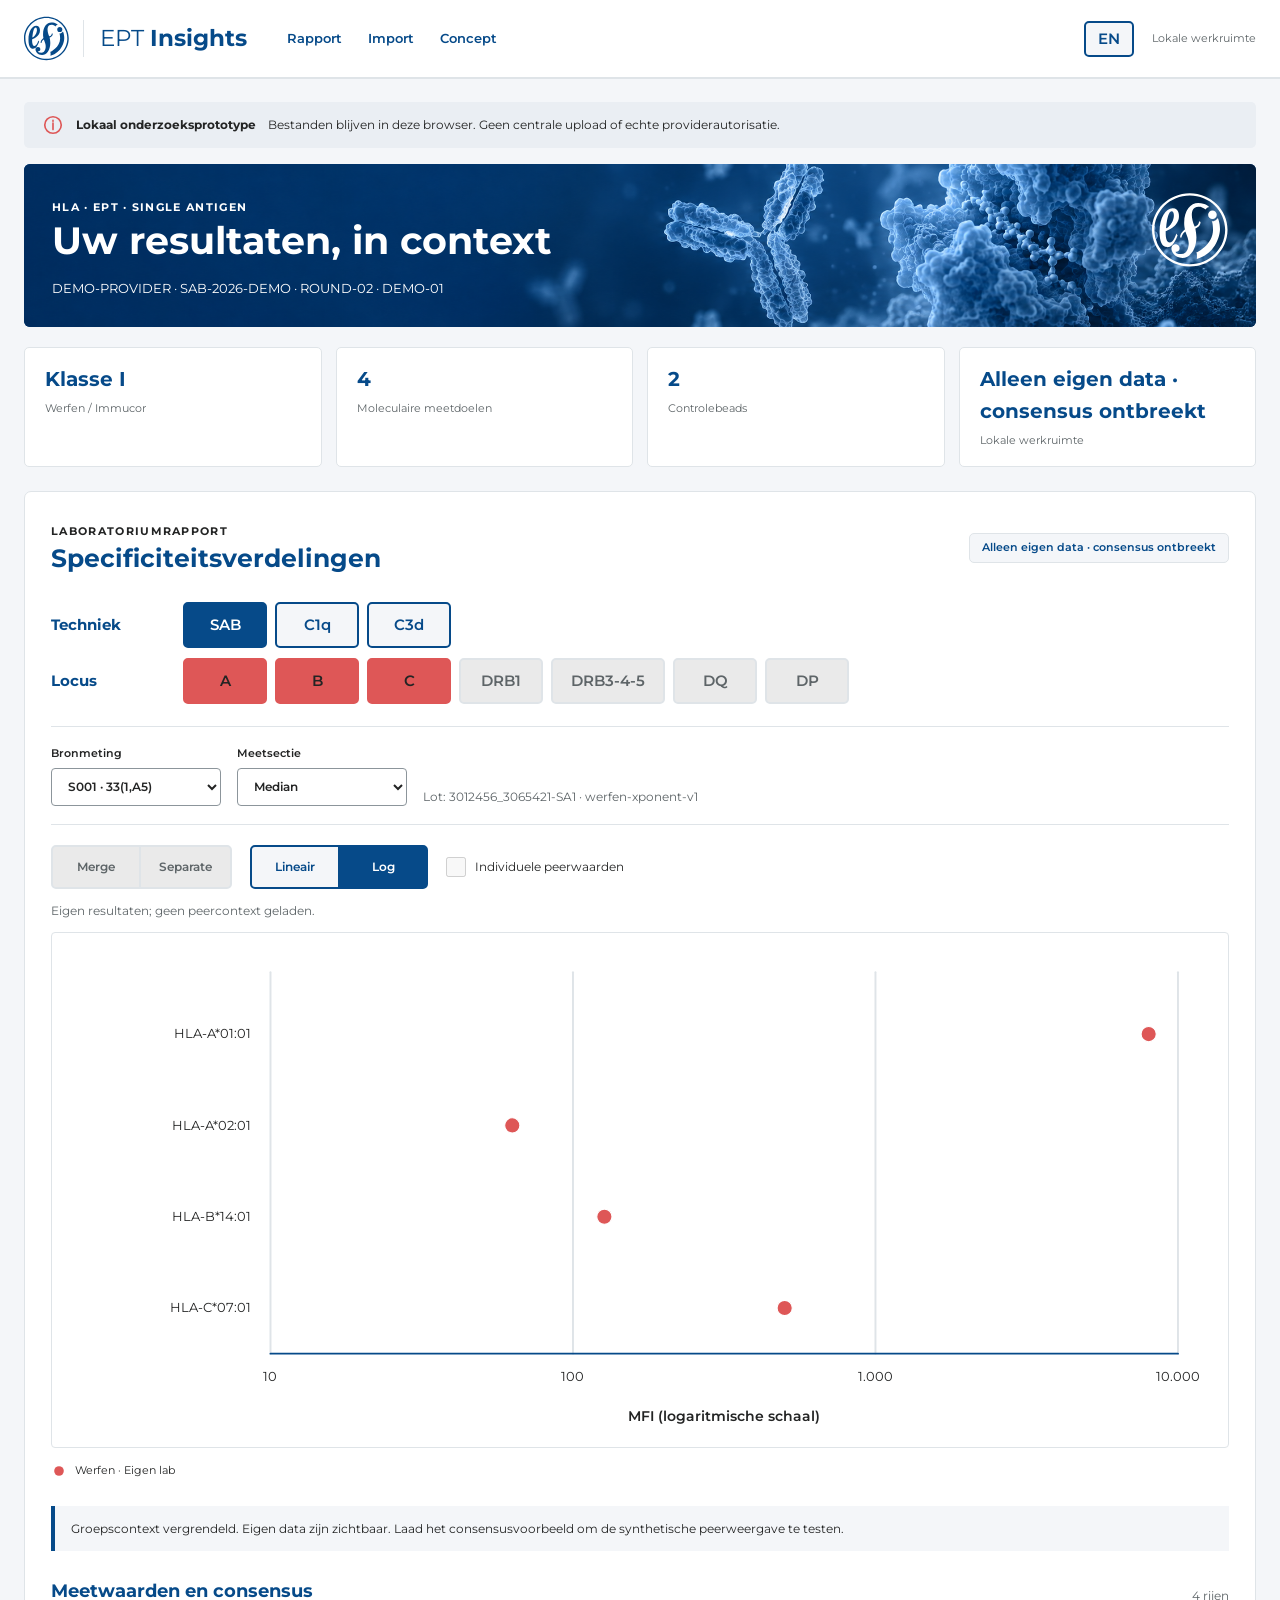
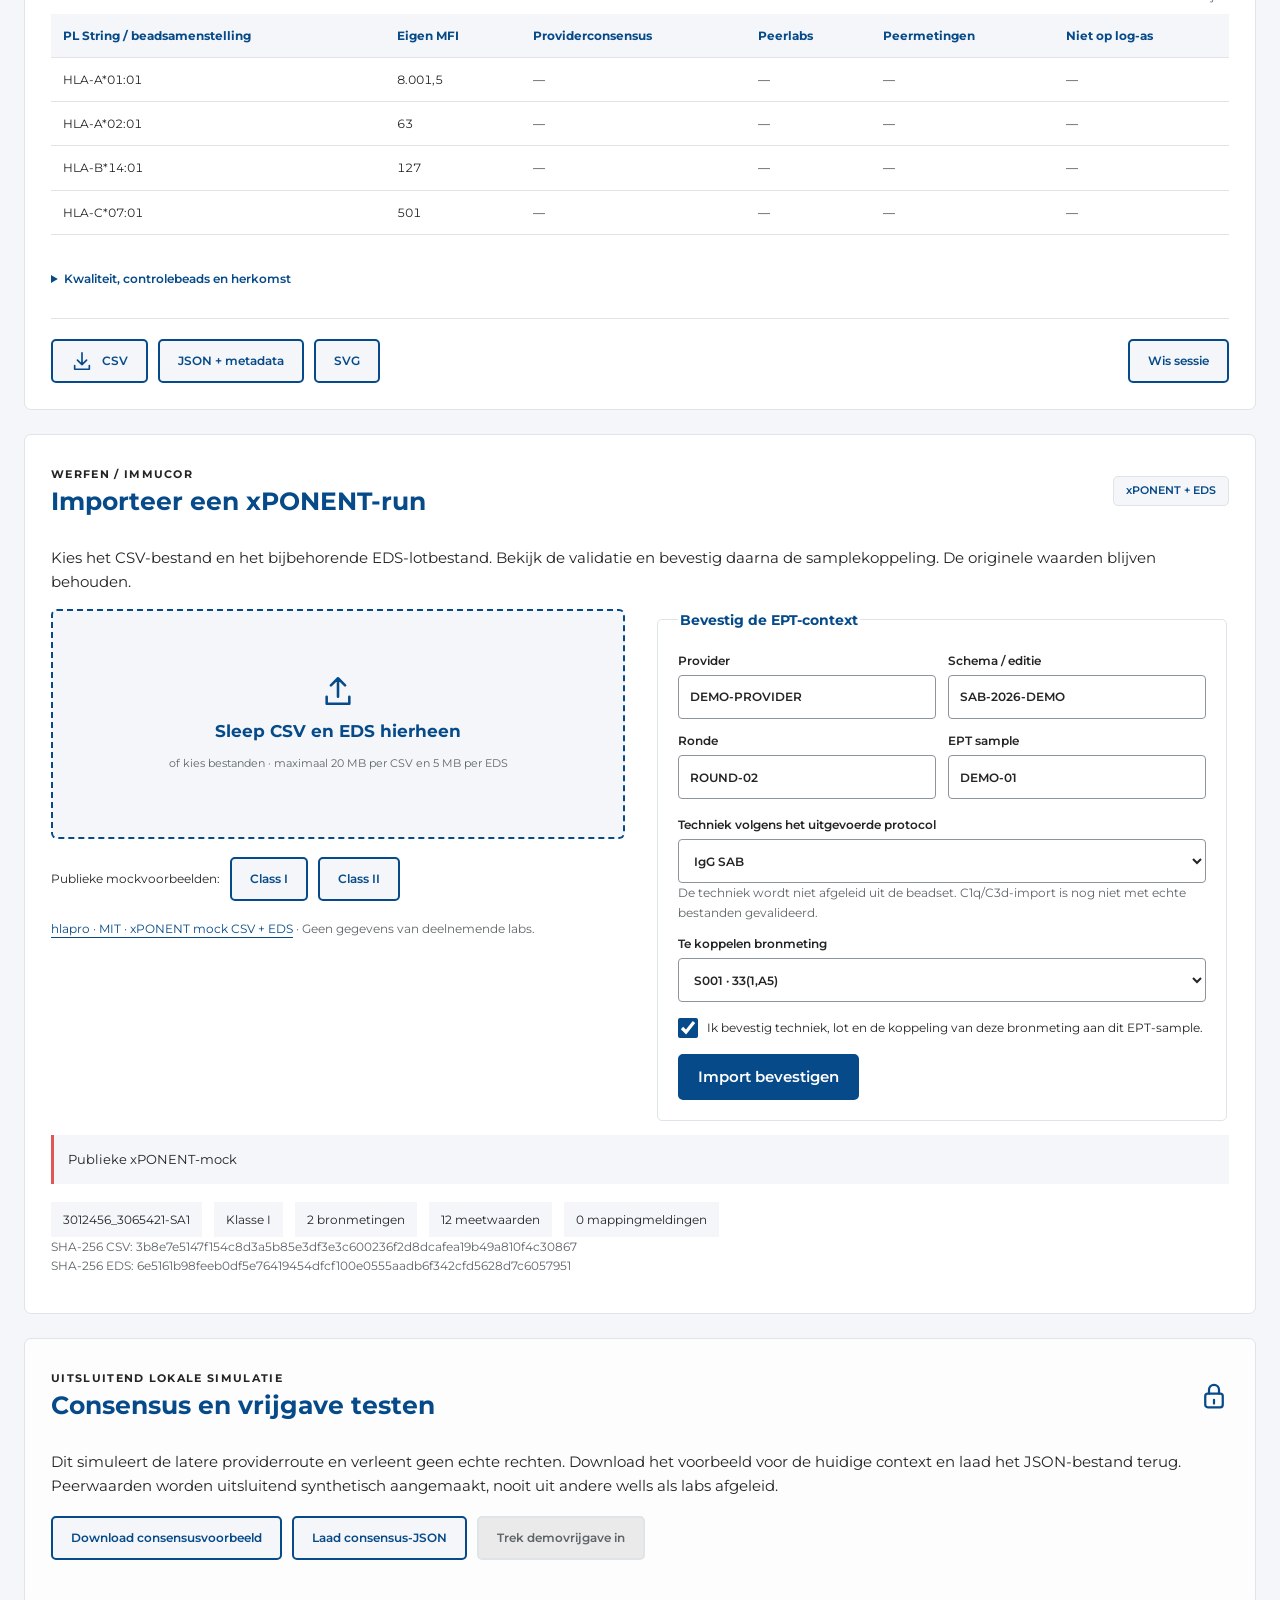
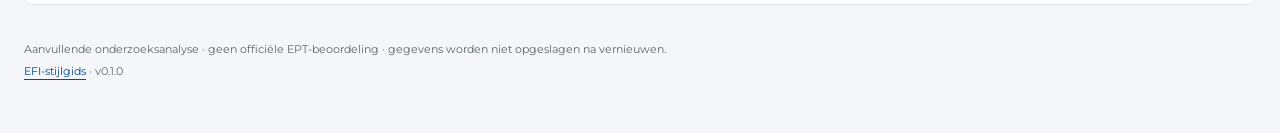
==== app/index.html @ 1c0777e0 "Build and test local Werfen xPONENT EDS prototype with SVG reports" ====
<!doctype html>
<html lang="nl">
<head>
  <meta charset="utf-8"><meta name="viewport" content="width=device-width,initial-scale=1">
  <meta name="referrer" content="no-referrer">
  <meta http-equiv="Content-Security-Policy" content="default-src 'self'; script-src 'self'; style-src 'self'; img-src 'self' blob: data:; font-src 'self'; connect-src 'self'; object-src 'none'; base-uri 'none'; form-action 'none'">
  <title>EFI EPT Insights · lokaal prototype</title>
  <link rel="icon" href="../docs/assets/logo-color.svg"><link rel="stylesheet" href="assets/app.css">
  <script type="module" src="app.mjs"></script>
</head>
<body>
<a class="skip" href="#main" data-t="skip">Ga naar inhoud</a>
<header class="topbar"><a class="brand" href="#main"><img src="../docs/assets/logo-color.svg" alt="EFI"><span>EPT <b>Insights</b></span></a><nav aria-label="Main"><a href="#report" data-t="report">Rapport</a><a href="#import" data-t="import">Import</a><a id="concept-link" href="../docs/concept_NL.html" data-t="concept">Concept</a></nav><div class="top-actions"><button id="language" class="small" aria-label="Switch to English">EN</button><span class="workspace" data-t="local">Lokale werkruimte</span></div></header>
<main id="main">
<div class="notice"><svg aria-hidden="true"><use href="assets/icons.svg#info"/></svg><div><strong data-t="prototype">Lokaal onderzoeksprototype</strong><span data-t="localNotice">Bestanden blijven in deze browser. Geen centrale upload of echte providerautorisatie.</span></div></div>
<section class="hero" aria-labelledby="page-title"><div><span class="eyebrow">HLA · EPT · SINGLE ANTIGEN</span><h1 id="page-title" data-t="title">Uw resultaten, in context</h1><p id="hero-context"></p></div><img src="../docs/assets/logo-white.svg" class="hero-logo" alt="EFI"></section>
<div class="summary-grid" id="summary"></div>

<section class="panel" id="report" aria-labelledby="report-heading">
<div class="section-head"><div><span class="eyebrow" data-t="laboratory">LABORATORIUMRAPPORT</span><h2 id="report-heading" data-t="distribution">Specificiteitsverdelingen</h2></div><span id="release-badge" class="badge"></span></div>
<div class="filter-grid"><span class="filter-label" id="tech-label" data-t="techniqueLabel">Techniek</span><div id="technique-buttons" class="buttons" role="group" aria-labelledby="tech-label"></div><span class="filter-label" id="locus-label">Locus</span><div id="locus-buttons" class="buttons loci" role="group" aria-labelledby="locus-label"></div></div>
<div class="report-selection"><label><span data-t="sourceSample">Bronmeting</span><select id="source-sample"></select></label><label><span data-t="quantity">Meetsectie</span><select id="quantity"><option>Median</option><option>Net MFI</option></select></label><span id="lot-info" class="meta"></span></div>
<div class="chart-toolbar"><div id="view-buttons" class="segmented" role="group" aria-label="Merge / Separate"></div><div class="segmented" id="scale-buttons" role="group" aria-label="MFI scale"></div><label class="check"><input type="checkbox" id="peer-points" checked><span data-t="peerPoints">Individuele peerwaarden</span></label></div>
<p id="chart-description" class="meta"></p><div id="chart" class="chart-wrap" role="region" aria-label="MFI chart"></div><div id="legend" class="legend"></div>
<div id="report-status" class="status-box" role="status"></div>
<div class="table-head"><h3 data-t="measurements">Meetwaarden en consensus</h3><span class="meta" id="row-count"></span></div>
<div class="table-wrap"><table><caption class="sr" data-t="tableCaption">Meetwaarden voor de geselecteerde loci</caption><thead id="measurement-head"></thead><tbody id="measurement-body"></tbody></table></div>
<details class="quality"><summary data-t="quality">Kwaliteit, controlebeads en herkomst</summary><div id="quality-content"></div></details>
<div class="exports"><button id="export-csv"><svg aria-hidden="true"><use href="assets/icons.svg#download"/></svg>CSV</button><button id="export-json">JSON + metadata</button><button id="export-svg">SVG</button><button id="clear-session" class="quiet" data-t="clear">Wis sessie</button></div>
</section>

<section class="panel" id="import" aria-labelledby="import-title"><div class="section-head"><div><span class="eyebrow">WERFEN / IMMUCOR</span><h2 id="import-title" data-t="importTitle">Importeer een xPONENT-run</h2></div><span class="badge">xPONENT + EDS</span></div><p data-t="importIntro">Kies het CSV-bestand en het bijbehorende EDS-lotbestand. Bekijk de validatie en bevestig daarna de samplekoppeling. De originele waarden blijven behouden.</p>
<div class="import-grid"><div><div id="drop-zone" class="drop-zone" tabindex="0" role="button"><svg aria-hidden="true"><use href="assets/icons.svg#upload"/></svg><strong data-t="drop">Sleep CSV en EDS hierheen</strong><span data-t="orChoose">of kies bestanden · maximaal 20 MB per CSV en 5 MB per EDS</span><input id="files" type="file" accept=".csv,.eds" multiple aria-label="xPONENT CSV and EDS"></div><div class="demo-buttons"><span data-t="publicExamples">Publieke mockvoorbeelden:</span><button id="demo-i">Class I</button><button id="demo-ii">Class II</button></div><p class="meta"><a href="https://github.com/lcreteig/hlapro" target="_blank" rel="noopener noreferrer">hlapro · MIT · xPONENT mock CSV + EDS</a><span data-t="sourcesNote"> · Geen gegevens van deelnemende labs.</span></p></div>
<form id="mapping-form"><fieldset><legend data-t="mapping">Bevestig de EPT-context</legend><div class="context-fields"><label>Provider<input name="provider" id="ctx-provider" value="DEMO-PROVIDER" maxlength="120" required></label><label><span data-t="scheme">Schema / editie</span><input name="schemeEdition" id="ctx-schemeEdition" value="SAB-2026-DEMO" maxlength="120" required></label><label><span data-t="round">Ronde</span><input name="round" id="ctx-round" value="ROUND-02" maxlength="120" required></label><label>EPT sample<input name="sample" id="ctx-sample" value="DEMO-01" maxlength="120" required></label></div><label><span data-t="techConfirm">Techniek volgens het uitgevoerde protocol</span><select id="import-technique"><option value="SAB_IGG">IgG SAB</option><option value="SAB_C1Q">C1q</option><option value="SAB_C3D">C3d</option></select></label><p class="meta" data-t="noInference">De techniek wordt niet afgeleid uit de beadset. C1q/C3d-import is nog niet met echte bestanden gevalideerd.</p><label><span data-t="mapSource">Te koppelen bronmeting</span><select id="preview-sample" required></select></label><label class="check"><input id="confirm-mapping" type="checkbox" required><span data-t="confirm">Ik bevestig techniek, lot en de koppeling van deze bronmeting aan dit EPT-sample.</span></label><button class="primary" id="accept-import" type="submit" disabled data-t="accept">Import bevestigen</button></fieldset></form></div>
<div id="import-status" role="status" aria-live="polite"></div><div id="import-preview"></div></section>

<section class="panel provider-demo" aria-labelledby="provider-title"><div class="section-head"><div><span class="eyebrow" data-t="simulation">UITSLUITEND LOKALE SIMULATIE</span><h2 id="provider-title" data-t="providerTitle">Consensus en vrijgave testen</h2></div><svg class="section-icon" aria-hidden="true"><use href="assets/icons.svg#lock"/></svg></div><p data-t="providerIntro">Dit simuleert de latere providerroute en verleent geen echte rechten. Download het voorbeeld voor de huidige context en laad het JSON-bestand terug. Peerwaarden worden uitsluitend synthetisch aangemaakt, nooit uit andere wells als labs afgeleid.</p><div class="demo-buttons"><button id="consensus-template" data-t="template">Download consensusvoorbeeld</button><label class="file-button"><span data-t="loadConsensus">Laad consensus-JSON</span><input id="consensus-file" type="file" accept=".json,application/json"></label><button id="revoke" data-t="revoke">Trek demovrijgave in</button></div><div id="consensus-status" role="status" aria-live="polite"></div></section>
<footer><p data-t="footer">Aanvullende onderzoeksanalyse · geen officiële EPT-beoordeling · gegevens worden niet opgeslagen na vernieuwen.</p><a href="../docs/style_NL.html" id="style-link" data-t="style">EFI-stijlgids</a><span> · v0.1.0</span></footer>
</main>
</body></html>
---- app/assets/app.css ----
@import url('../../docs/assets/tokens.css');
@font-face{font-family:Montserrat;src:url('../../docs/assets/montserrat-variable.ttf');font-weight:100 900;font-display:swap}
html{scroll-padding-top:var(--topbar-height,96px)}.topbar{position:sticky;top:0;z-index:100;box-shadow:0 1px 0 #DFE4E8}.panel{scroll-margin-top:calc(var(--topbar-height,96px) + 16px)}
.chart-wrap>svg,.chart-wrap svg text{stroke:none}.check{flex-direction:row!important}
.panel,.import-grid>*{min-width:0}#import-preview{overflow-wrap:anywhere}
*{box-sizing:border-box}body{margin:0;color:var(--efi-ink);background:var(--efi-surface);font:400 15px/1.6 Montserrat,system-ui,sans-serif}button,input,select{font:inherit}button,.file-button{min-height:44px;padding:9px 18px;border:2px solid var(--efi-blue);border-radius:5px;background:var(--efi-surface);color:var(--efi-blue);font-weight:600;cursor:pointer;display:inline-flex;align-items:center;justify-content:center;gap:9px}button:hover,.file-button:hover{filter:brightness(.95)}button.primary,button[aria-pressed=true]{background:var(--efi-blue);color:white}button:disabled{background:var(--efi-light)!important;color:var(--efi-muted)!important;border-color:var(--efi-line)!important;cursor:not-allowed;filter:none}button:focus-visible,a:focus-visible,input:focus-visible,select:focus-visible,[tabindex]:focus-visible{outline:3px solid var(--efi-blue);outline-offset:4px;box-shadow:0 0 0 2px white}a{color:var(--efi-blue);text-underline-offset:4px}h1,h2,h3,p{margin-top:0}h1{font-size:clamp(26px,3vw,40px);line-height:1.2;margin-bottom:14px}h2{font-size:25px;line-height:1.3;margin-bottom:4px;color:var(--efi-blue)}h3{font-size:18px;color:var(--efi-blue);margin-bottom:8px}.eyebrow{font-size:11px;font-weight:700;letter-spacing:.12em;text-transform:uppercase}.meta{color:var(--efi-muted);font-size:12px}.topbar{background:white;display:flex;align-items:center;padding:16px max(24px,calc((100vw - 1320px)/2));gap:40px;border-bottom:1px solid var(--efi-line)}.brand{display:flex;align-items:center;gap:14px;text-decoration:none;font-size:23px;color:var(--efi-blue);white-space:nowrap}.brand img{width:45px;height:45px}.brand span{border-left:1px solid var(--efi-line);padding-left:16px}.topbar nav{display:flex;gap:26px}.topbar nav a{font-size:13px;text-decoration:none;font-weight:600}.top-actions{margin-left:auto;display:flex;align-items:center;gap:18px}.small{min-height:36px;padding:3px 12px}.workspace{font-size:11px;color:var(--efi-muted)}main{max-width:1368px;margin:auto;padding:24px}.notice{display:flex;gap:12px;align-items:center;background:#eaeef3;border-radius:5px;padding:12px 18px;margin-bottom:16px;font-size:12px}.notice svg{flex-shrink:0;color:var(--efi-coral)}.notice strong{margin-right:12px}.hero{position:relative;isolation:isolate;overflow:hidden;background:var(--efi-blue);color:white;padding:30px 140px 28px 28px;border-radius:6px;margin-bottom:20px}.hero:before{content:'';position:absolute;inset:0;background:url('antibody-hla-banner.png') center/cover no-repeat;z-index:-1}.hero p{margin-bottom:0;font-size:13px;overflow-wrap:anywhere}.hero-logo{position:absolute;right:28px;top:28px;width:76px;height:76px}.summary-grid{display:grid;grid-template-columns:repeat(4,1fr);gap:14px;margin-bottom:24px}.summary-card{background:white;border:1px solid var(--efi-line);border-radius:5px;padding:15px 20px}.summary-card strong{display:block;color:var(--efi-blue);font-size:20px}.summary-card span{font-size:11px;color:var(--efi-muted)}.panel{background:white;border:1px solid var(--efi-line);border-radius:7px;padding:26px;margin-bottom:24px;scroll-margin-top:20px}.section-head{display:flex;align-items:center;justify-content:space-between;gap:20px;margin-bottom:24px}.badge{display:inline-flex;padding:5px 12px;align-items:center;gap:8px;border:1px solid var(--efi-line);background:var(--efi-surface);border-radius:5px;font-size:11px;font-weight:600;color:var(--efi-blue)}.filter-grid{display:grid;grid-template-columns:120px minmax(0,1fr);gap:10px 12px;padding-bottom:22px;border-bottom:1px solid var(--efi-line)}.filter-label{display:flex;align-items:center;font-weight:700;color:var(--efi-blue)}.buttons{display:flex;gap:8px;flex-wrap:wrap}.buttons button{min-width:84px}.loci button{border-color:var(--efi-coral);color:var(--efi-ink)}.loci button[aria-pressed=true]{background:var(--efi-coral);color:var(--efi-ink)}.report-selection{display:flex;align-items:end;gap:16px;flex-wrap:wrap;margin:18px 0}.report-selection label{max-width:260px;min-width:170px}.report-selection label>span{font-size:11px}.report-selection select{padding:7px 12px;min-height:38px}.chart-toolbar{display:flex;align-items:center;gap:18px;flex-wrap:wrap;border-top:1px solid var(--efi-line);padding-top:20px;margin-bottom:12px}.segmented{display:flex;gap:0}.segmented button{border-radius:0;min-width:90px;font-size:12px}.segmented button:first-child{border-radius:5px 0 0 5px}.segmented button:last-child{border-radius:0 5px 5px 0;margin-left:-2px}.check{display:flex!important;align-items:start;gap:9px;font-size:12px!important;font-weight:400!important}.check input{min-height:20px!important;width:20px;margin:0;flex-shrink:0;accent-color:var(--efi-blue)}.chart-wrap{overflow-x:auto;border:1px solid var(--efi-line);border-radius:4px;padding:12px}.chart-wrap>svg{display:block;min-width:620px;width:100%;height:auto}.chart-wrap svg text{font-family:Montserrat,system-ui,sans-serif;fill:var(--efi-ink)}.chart-wrap .empty{padding:50px 20px;text-align:center;color:var(--efi-muted)}.legend{display:flex;gap:24px;flex-wrap:wrap;padding:14px 0;font-size:11px}.legend>span{display:flex;align-items:center;gap:8px}.legend svg{width:16px;height:16px;stroke:none}.status-box{border-left:4px solid var(--efi-blue);background:var(--efi-surface);padding:13px 16px;font-size:12px;margin:12px 0 26px}.table-head{display:flex;justify-content:space-between;align-items:center;gap:20px}.table-wrap{overflow-x:auto}table{width:100%;border-collapse:collapse;font-size:12px;font-variant-numeric:tabular-nums}th,td{padding:12px;border-bottom:1px solid var(--efi-line);text-align:left;white-space:nowrap}th{background:var(--efi-surface);color:var(--efi-blue);font-weight:700}td.target{white-space:normal;min-width:200px;overflow-wrap:anywhere}.quality{margin-top:22px;font-size:12px}.quality summary{cursor:pointer;color:var(--efi-blue);font-weight:600;padding:12px 0}.quality pre{overflow:auto;max-height:260px;background:var(--efi-surface);padding:16px;font-size:11px}.exports{display:flex;gap:10px;flex-wrap:wrap;border-top:1px solid var(--efi-line);padding-top:20px;margin-top:18px}.exports button{font-size:12px}.quiet{margin-left:auto}.import-grid{display:grid;grid-template-columns:1fr 1fr;gap:30px}.drop-zone{position:relative;display:flex;align-items:center;justify-content:center;flex-direction:column;gap:10px;min-height:230px;border:2px dashed var(--efi-blue);border-radius:6px;background:var(--efi-surface);padding:24px;text-align:center;cursor:pointer}.drop-zone.dragging{border-style:solid;background:#e8eef5}.drop-zone>svg{width:34px;height:34px;color:var(--efi-blue)}.drop-zone strong{color:var(--efi-blue);font-size:17px}.drop-zone span{font-size:11px;color:var(--efi-muted)}.drop-zone input{position:absolute;inset:0;width:100%;height:100%;opacity:0;cursor:pointer}.demo-buttons{display:flex;align-items:center;gap:10px;flex-wrap:wrap;margin:18px 0;font-size:12px}.demo-buttons button,.file-button{font-size:12px}fieldset{border:1px solid var(--efi-line);padding:20px;border-radius:5px}legend{color:var(--efi-blue);font-weight:700;font-size:14px}label{display:flex;flex-direction:column;gap:5px;font-size:12px;font-weight:600}input,select{background:white;border:1px solid #8c959b;border-radius:4px;padding:9px 11px;color:var(--efi-ink);width:100%;min-height:44px}.context-fields{display:grid;grid-template-columns:1fr 1fr;gap:12px;margin-bottom:16px}fieldset>.check{margin:16px 0}.provider-demo{background:#fdfdfd}.file-button{position:relative}.file-button input{position:absolute;inset:0;opacity:0;cursor:pointer}svg{width:22px;height:22px;fill:none;stroke:currentColor;stroke-width:1.8;stroke-linecap:round;stroke-linejoin:round}.section-icon{width:30px;height:30px;color:var(--efi-blue)}#import-status,#consensus-status{font-size:13px;white-space:pre-wrap;overflow-wrap:anywhere}#import-status:not(:empty),#consensus-status:not(:empty){padding:14px;background:var(--efi-surface);border-left:3px solid var(--efi-coral);margin-top:14px}#import-preview{font-size:12px;margin-top:18px}.preview-tags{display:flex;gap:12px;flex-wrap:wrap}.preview-tags span{background:var(--efi-surface);padding:8px 12px}footer{padding:12px 0 28px;color:var(--efi-muted);font-size:11px}footer p{margin-bottom:5px}.sr{position:absolute;width:1px;height:1px;overflow:hidden;clip:rect(0,0,0,0)}.skip{position:absolute;top:-100px}.skip:focus{top:5px;left:5px;z-index:20;background:white;padding:15px}@media(max-width:1000px){.topbar{gap:20px}.workspace{display:none}.summary-grid{grid-template-columns:repeat(2,1fr)}.import-grid{grid-template-columns:1fr}.hero{padding-right:125px}.topbar nav{gap:14px}}@media(max-width:620px){main{padding:12px}.topbar{padding:12px;flex-wrap:wrap;gap:12px}.brand{font-size:18px}.brand img{width:36px;height:36px}.topbar nav{order:3;width:100%;justify-content:space-between}.top-actions{gap:10px}.panel{padding:17px}.filter-grid{grid-template-columns:1fr}.filter-label{font-size:12px}.buttons button{min-width:70px;padding:8px 12px}.summary-grid{gap:9px}.summary-card{padding:12px}.hero{padding:24px 90px 24px 18px}.hero-logo{width:54px;height:54px;right:17px;top:22px}.hero p{font-size:10px}.hero h1{font-size:24px}.hero:before{left:0}.section-head{align-items:start;gap:10px;flex-wrap:wrap}.notice{padding:10px;font-size:11px}.notice span{display:block}.report-selection label{min-width:130px;flex:1}.context-fields{grid-template-columns:1fr}.chart-toolbar{gap:10px}.quiet{margin-left:0}.legend{gap:12px}.table-head{flex-wrap:wrap}h2{font-size:22px}}@media print{body{background:white}.topbar,.notice,#import,.provider-demo,.exports,.chart-toolbar{display:none}.panel{border:0;padding:0}.hero{print-color-adjust:exact}.chart-wrap{overflow:visible}.chart-wrap>svg{min-width:0}.summary-grid{grid-template-columns:repeat(4,1fr)}}
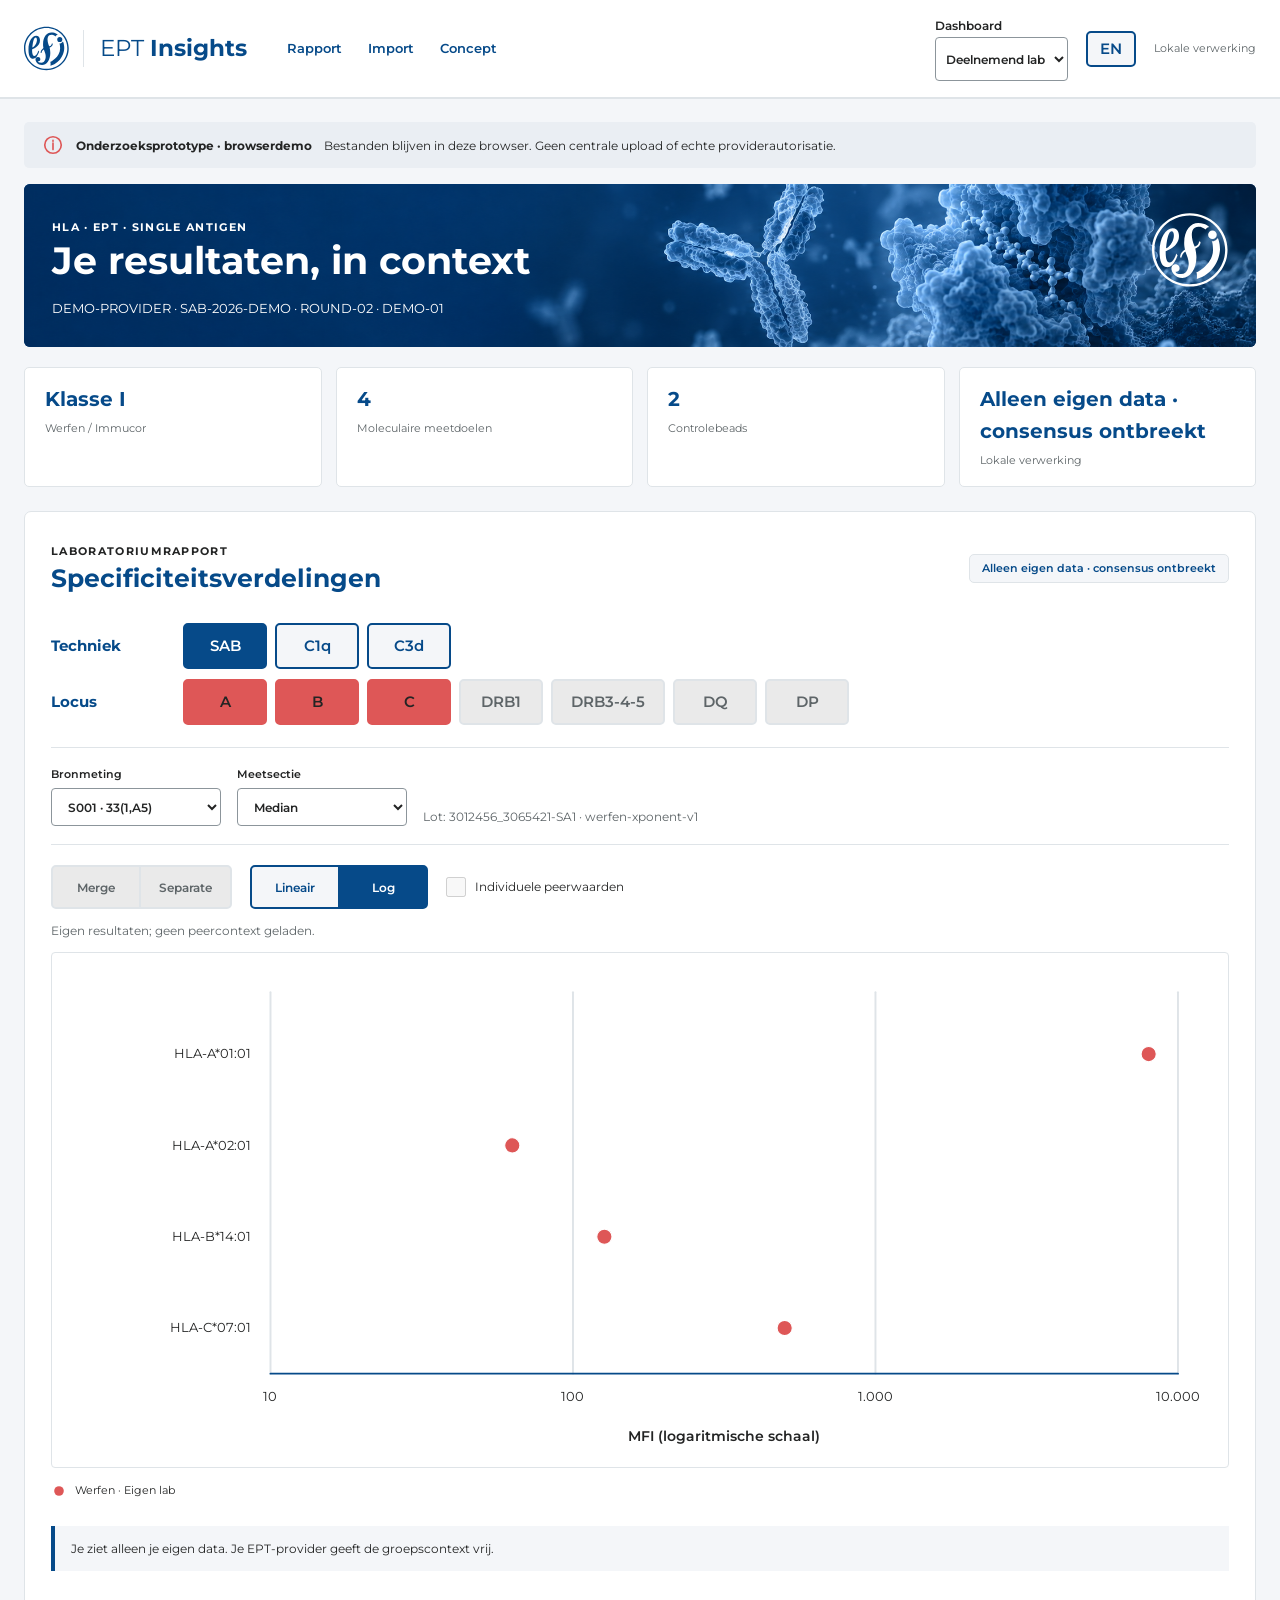
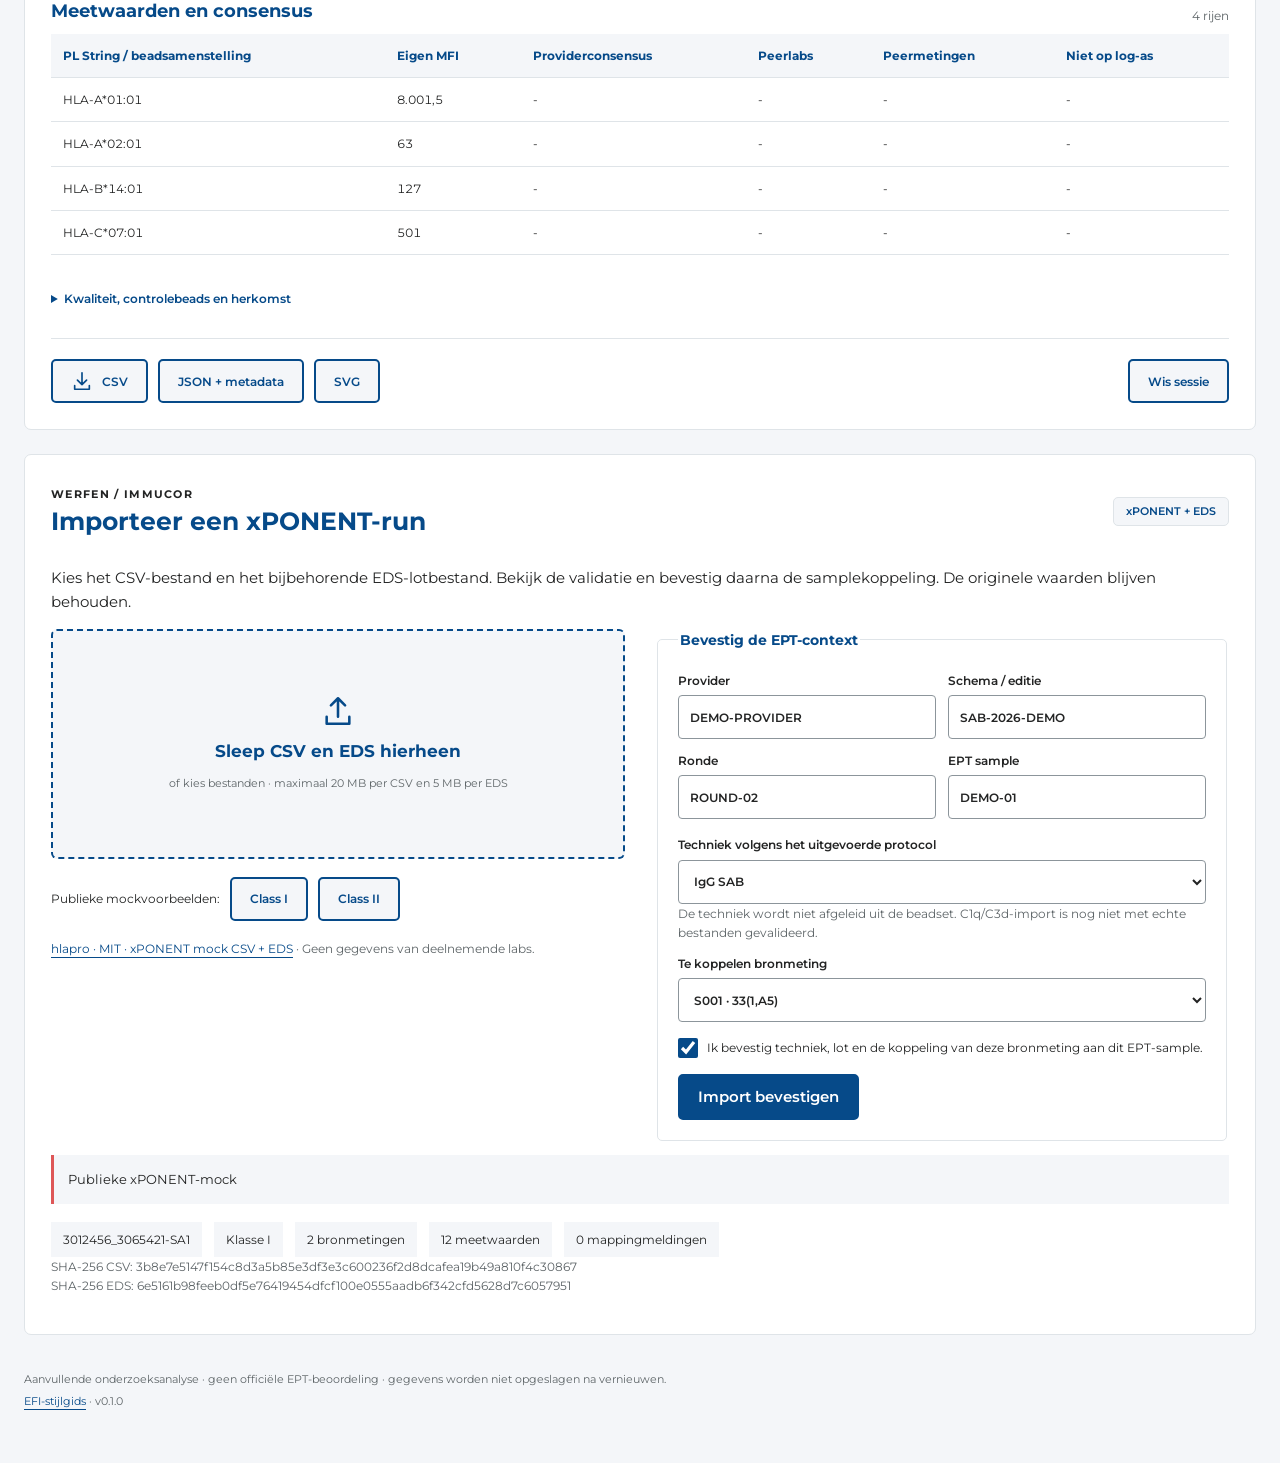
==== commit ec773dd0: "Separate laboratory and provider dashboards and refine bilingual copy" ====
--- a/app/index.html
+++ b/app/index.html
@@ -10,11 +10,11 @@
 </head>
 <body>
 <a class="skip" href="#main" data-t="skip">Ga naar inhoud</a>
-<header class="topbar"><a class="brand" href="#main"><img src="../docs/assets/logo-color.svg" alt="EFI"><span>EPT <b>Insights</b></span></a><nav aria-label="Main"><a href="#report" data-t="report">Rapport</a><a href="#import" data-t="import">Import</a><a id="concept-link" href="../docs/concept_NL.html" data-t="concept">Concept</a></nav><div class="top-actions"><button id="language" class="small" aria-label="Switch to English">EN</button><span class="workspace" data-t="local">Lokale werkruimte</span></div></header>
+<header class="topbar"><a class="brand" href="#main"><img src="../docs/assets/logo-color.svg" alt="EFI"><span>EPT <b>Insights</b></span></a><nav aria-label="Main"><a id="primary-nav" href="#report" data-t="report">Rapport</a><a id="secondary-nav" href="#import" data-t="import">Import</a><a id="concept-link" href="../docs/concept_NL.html" data-t="concept">Concept</a></nav><div class="top-actions"><label class="dashboard-choice"><span>Dashboard</span><select id="dashboard"><option value="lab" data-t="labDashboard">Deelnemend lab</option><option value="provider" data-t="providerDashboard">EPT-provider</option></select></label><button id="language" class="small" aria-label="Switch to English">EN</button><span class="workspace" data-t="local">Lokale werkruimte</span></div></header>
 <main id="main">
 <div class="notice"><svg aria-hidden="true"><use href="assets/icons.svg#info"/></svg><div><strong data-t="prototype">Lokaal onderzoeksprototype</strong><span data-t="localNotice">Bestanden blijven in deze browser. Geen centrale upload of echte providerautorisatie.</span></div></div>
-<section class="hero" aria-labelledby="page-title"><div><span class="eyebrow">HLA · EPT · SINGLE ANTIGEN</span><h1 id="page-title" data-t="title">Uw resultaten, in context</h1><p id="hero-context"></p></div><img src="../docs/assets/logo-white.svg" class="hero-logo" alt="EFI"></section>
-<div class="summary-grid" id="summary"></div>
+<section class="hero" aria-labelledby="page-title"><div><span class="eyebrow">HLA · EPT · SINGLE ANTIGEN</span><h1 id="page-title" data-t="title">Je resultaten, in context</h1><p id="hero-context"></p></div><img src="../docs/assets/logo-white.svg" class="hero-logo" alt="EFI"></section>
+<div id="lab-dashboard"><div class="summary-grid" id="summary"></div>
 
 <section class="panel" id="report" aria-labelledby="report-heading">
 <div class="section-head"><div><span class="eyebrow" data-t="laboratory">LABORATORIUMRAPPORT</span><h2 id="report-heading" data-t="distribution">Specificiteitsverdelingen</h2></div><span id="release-badge" class="badge"></span></div>
@@ -34,7 +34,7 @@
 <form id="mapping-form"><fieldset><legend data-t="mapping">Bevestig de EPT-context</legend><div class="context-fields"><label>Provider<input name="provider" id="ctx-provider" value="DEMO-PROVIDER" maxlength="120" required></label><label><span data-t="scheme">Schema / editie</span><input name="schemeEdition" id="ctx-schemeEdition" value="SAB-2026-DEMO" maxlength="120" required></label><label><span data-t="round">Ronde</span><input name="round" id="ctx-round" value="ROUND-02" maxlength="120" required></label><label>EPT sample<input name="sample" id="ctx-sample" value="DEMO-01" maxlength="120" required></label></div><label><span data-t="techConfirm">Techniek volgens het uitgevoerde protocol</span><select id="import-technique"><option value="SAB_IGG">IgG SAB</option><option value="SAB_C1Q">C1q</option><option value="SAB_C3D">C3d</option></select></label><p class="meta" data-t="noInference">De techniek wordt niet afgeleid uit de beadset. C1q/C3d-import is nog niet met echte bestanden gevalideerd.</p><label><span data-t="mapSource">Te koppelen bronmeting</span><select id="preview-sample" required></select></label><label class="check"><input id="confirm-mapping" type="checkbox" required><span data-t="confirm">Ik bevestig techniek, lot en de koppeling van deze bronmeting aan dit EPT-sample.</span></label><button class="primary" id="accept-import" type="submit" disabled data-t="accept">Import bevestigen</button></fieldset></form></div>
 <div id="import-status" role="status" aria-live="polite"></div><div id="import-preview"></div></section>
 
-<section class="panel provider-demo" aria-labelledby="provider-title"><div class="section-head"><div><span class="eyebrow" data-t="simulation">UITSLUITEND LOKALE SIMULATIE</span><h2 id="provider-title" data-t="providerTitle">Consensus en vrijgave testen</h2></div><svg class="section-icon" aria-hidden="true"><use href="assets/icons.svg#lock"/></svg></div><p data-t="providerIntro">Dit simuleert de latere providerroute en verleent geen echte rechten. Download het voorbeeld voor de huidige context en laad het JSON-bestand terug. Peerwaarden worden uitsluitend synthetisch aangemaakt, nooit uit andere wells als labs afgeleid.</p><div class="demo-buttons"><button id="consensus-template" data-t="template">Download consensusvoorbeeld</button><label class="file-button"><span data-t="loadConsensus">Laad consensus-JSON</span><input id="consensus-file" type="file" accept=".json,application/json"></label><button id="revoke" data-t="revoke">Trek demovrijgave in</button></div><div id="consensus-status" role="status" aria-live="polite"></div></section>
-<footer><p data-t="footer">Aanvullende onderzoeksanalyse · geen officiële EPT-beoordeling · gegevens worden niet opgeslagen na vernieuwen.</p><a href="../docs/style_NL.html" id="style-link" data-t="style">EFI-stijlgids</a><span> · v0.1.0</span></footer>
+</div><div id="provider-dashboard" hidden><section class="panel" id="provider-overview"><span class="eyebrow" data-t="providerDashboard">EPT-provider</span><h2 data-t="providerOverview">Rondzending en vrijgave</h2><p data-t="providerScope">Je beheert de consensus binnen je eigen provider, schema, ronde, sample en techniek. Het labrapport staat in het aparte labdashboard.</p><dl id="provider-context"></dl><p id="provider-release" class="status-box"></p></section><section id="provider-consensus" class="panel provider-demo" aria-labelledby="provider-title"><div class="section-head"><div><span class="eyebrow" data-t="simulation">UITSLUITEND LOKALE SIMULATIE</span><h2 id="provider-title" data-t="providerTitle">Consensus en vrijgave testen</h2></div><svg class="section-icon" aria-hidden="true"><use href="assets/icons.svg#lock"/></svg></div><p data-t="providerIntro">Dit simuleert de latere providerroute en verleent geen echte rechten. Download het voorbeeld voor de huidige context en laad het JSON-bestand terug. Peerwaarden worden uitsluitend synthetisch aangemaakt, nooit uit andere wells als labs afgeleid.</p><div class="demo-buttons"><button id="consensus-template" data-t="template">Download consensusvoorbeeld</button><label class="file-button"><span data-t="loadConsensus">Laad consensus-JSON</span><input id="consensus-file" type="file" accept=".json,application/json"></label><button id="revoke" data-t="revoke">Trek demovrijgave in</button></div><div id="consensus-status" role="status" aria-live="polite"></div></section>
+</div><footer><p data-t="footer">Aanvullende onderzoeksanalyse · geen officiële EPT-beoordeling · gegevens worden niet opgeslagen na vernieuwen.</p><a href="../docs/style_NL.html" id="style-link" data-t="style">EFI-stijlgids</a><span> · v0.1.0</span></footer>
 </main>
 </body></html>
--- a/app/assets/app.css
+++ b/app/assets/app.css
@@ -4,3 +4,5 @@
 .chart-wrap>svg,.chart-wrap svg text{stroke:none}.check{flex-direction:row!important}
 .panel,.import-grid>*{min-width:0}#import-preview{overflow-wrap:anywhere}
 *{box-sizing:border-box}body{margin:0;color:var(--efi-ink);background:var(--efi-surface);font:400 15px/1.6 Montserrat,system-ui,sans-serif}button,input,select{font:inherit}button,.file-button{min-height:44px;padding:9px 18px;border:2px solid var(--efi-blue);border-radius:5px;background:var(--efi-surface);color:var(--efi-blue);font-weight:600;cursor:pointer;display:inline-flex;align-items:center;justify-content:center;gap:9px}button:hover,.file-button:hover{filter:brightness(.95)}button.primary,button[aria-pressed=true]{background:var(--efi-blue);color:white}button:disabled{background:var(--efi-light)!important;color:var(--efi-muted)!important;border-color:var(--efi-line)!important;cursor:not-allowed;filter:none}button:focus-visible,a:focus-visible,input:focus-visible,select:focus-visible,[tabindex]:focus-visible{outline:3px solid var(--efi-blue);outline-offset:4px;box-shadow:0 0 0 2px white}a{color:var(--efi-blue);text-underline-offset:4px}h1,h2,h3,p{margin-top:0}h1{font-size:clamp(26px,3vw,40px);line-height:1.2;margin-bottom:14px}h2{font-size:25px;line-height:1.3;margin-bottom:4px;color:var(--efi-blue)}h3{font-size:18px;color:var(--efi-blue);margin-bottom:8px}.eyebrow{font-size:11px;font-weight:700;letter-spacing:.12em;text-transform:uppercase}.meta{color:var(--efi-muted);font-size:12px}.topbar{background:white;display:flex;align-items:center;padding:16px max(24px,calc((100vw - 1320px)/2));gap:40px;border-bottom:1px solid var(--efi-line)}.brand{display:flex;align-items:center;gap:14px;text-decoration:none;font-size:23px;color:var(--efi-blue);white-space:nowrap}.brand img{width:45px;height:45px}.brand span{border-left:1px solid var(--efi-line);padding-left:16px}.topbar nav{display:flex;gap:26px}.topbar nav a{font-size:13px;text-decoration:none;font-weight:600}.top-actions{margin-left:auto;display:flex;align-items:center;gap:18px}.small{min-height:36px;padding:3px 12px}.workspace{font-size:11px;color:var(--efi-muted)}main{max-width:1368px;margin:auto;padding:24px}.notice{display:flex;gap:12px;align-items:center;background:#eaeef3;border-radius:5px;padding:12px 18px;margin-bottom:16px;font-size:12px}.notice svg{flex-shrink:0;color:var(--efi-coral)}.notice strong{margin-right:12px}.hero{position:relative;isolation:isolate;overflow:hidden;background:var(--efi-blue);color:white;padding:30px 140px 28px 28px;border-radius:6px;margin-bottom:20px}.hero:before{content:'';position:absolute;inset:0;background:url('antibody-hla-banner.png') center/cover no-repeat;z-index:-1}.hero p{margin-bottom:0;font-size:13px;overflow-wrap:anywhere}.hero-logo{position:absolute;right:28px;top:28px;width:76px;height:76px}.summary-grid{display:grid;grid-template-columns:repeat(4,1fr);gap:14px;margin-bottom:24px}.summary-card{background:white;border:1px solid var(--efi-line);border-radius:5px;padding:15px 20px}.summary-card strong{display:block;color:var(--efi-blue);font-size:20px}.summary-card span{font-size:11px;color:var(--efi-muted)}.panel{background:white;border:1px solid var(--efi-line);border-radius:7px;padding:26px;margin-bottom:24px;scroll-margin-top:20px}.section-head{display:flex;align-items:center;justify-content:space-between;gap:20px;margin-bottom:24px}.badge{display:inline-flex;padding:5px 12px;align-items:center;gap:8px;border:1px solid var(--efi-line);background:var(--efi-surface);border-radius:5px;font-size:11px;font-weight:600;color:var(--efi-blue)}.filter-grid{display:grid;grid-template-columns:120px minmax(0,1fr);gap:10px 12px;padding-bottom:22px;border-bottom:1px solid var(--efi-line)}.filter-label{display:flex;align-items:center;font-weight:700;color:var(--efi-blue)}.buttons{display:flex;gap:8px;flex-wrap:wrap}.buttons button{min-width:84px}.loci button{border-color:var(--efi-coral);color:var(--efi-ink)}.loci button[aria-pressed=true]{background:var(--efi-coral);color:var(--efi-ink)}.report-selection{display:flex;align-items:end;gap:16px;flex-wrap:wrap;margin:18px 0}.report-selection label{max-width:260px;min-width:170px}.report-selection label>span{font-size:11px}.report-selection select{padding:7px 12px;min-height:38px}.chart-toolbar{display:flex;align-items:center;gap:18px;flex-wrap:wrap;border-top:1px solid var(--efi-line);padding-top:20px;margin-bottom:12px}.segmented{display:flex;gap:0}.segmented button{border-radius:0;min-width:90px;font-size:12px}.segmented button:first-child{border-radius:5px 0 0 5px}.segmented button:last-child{border-radius:0 5px 5px 0;margin-left:-2px}.check{display:flex!important;align-items:start;gap:9px;font-size:12px!important;font-weight:400!important}.check input{min-height:20px!important;width:20px;margin:0;flex-shrink:0;accent-color:var(--efi-blue)}.chart-wrap{overflow-x:auto;border:1px solid var(--efi-line);border-radius:4px;padding:12px}.chart-wrap>svg{display:block;min-width:620px;width:100%;height:auto}.chart-wrap svg text{font-family:Montserrat,system-ui,sans-serif;fill:var(--efi-ink)}.chart-wrap .empty{padding:50px 20px;text-align:center;color:var(--efi-muted)}.legend{display:flex;gap:24px;flex-wrap:wrap;padding:14px 0;font-size:11px}.legend>span{display:flex;align-items:center;gap:8px}.legend svg{width:16px;height:16px;stroke:none}.status-box{border-left:4px solid var(--efi-blue);background:var(--efi-surface);padding:13px 16px;font-size:12px;margin:12px 0 26px}.table-head{display:flex;justify-content:space-between;align-items:center;gap:20px}.table-wrap{overflow-x:auto}table{width:100%;border-collapse:collapse;font-size:12px;font-variant-numeric:tabular-nums}th,td{padding:12px;border-bottom:1px solid var(--efi-line);text-align:left;white-space:nowrap}th{background:var(--efi-surface);color:var(--efi-blue);font-weight:700}td.target{white-space:normal;min-width:200px;overflow-wrap:anywhere}.quality{margin-top:22px;font-size:12px}.quality summary{cursor:pointer;color:var(--efi-blue);font-weight:600;padding:12px 0}.quality pre{overflow:auto;max-height:260px;background:var(--efi-surface);padding:16px;font-size:11px}.exports{display:flex;gap:10px;flex-wrap:wrap;border-top:1px solid var(--efi-line);padding-top:20px;margin-top:18px}.exports button{font-size:12px}.quiet{margin-left:auto}.import-grid{display:grid;grid-template-columns:1fr 1fr;gap:30px}.drop-zone{position:relative;display:flex;align-items:center;justify-content:center;flex-direction:column;gap:10px;min-height:230px;border:2px dashed var(--efi-blue);border-radius:6px;background:var(--efi-surface);padding:24px;text-align:center;cursor:pointer}.drop-zone.dragging{border-style:solid;background:#e8eef5}.drop-zone>svg{width:34px;height:34px;color:var(--efi-blue)}.drop-zone strong{color:var(--efi-blue);font-size:17px}.drop-zone span{font-size:11px;color:var(--efi-muted)}.drop-zone input{position:absolute;inset:0;width:100%;height:100%;opacity:0;cursor:pointer}.demo-buttons{display:flex;align-items:center;gap:10px;flex-wrap:wrap;margin:18px 0;font-size:12px}.demo-buttons button,.file-button{font-size:12px}fieldset{border:1px solid var(--efi-line);padding:20px;border-radius:5px}legend{color:var(--efi-blue);font-weight:700;font-size:14px}label{display:flex;flex-direction:column;gap:5px;font-size:12px;font-weight:600}input,select{background:white;border:1px solid #8c959b;border-radius:4px;padding:9px 11px;color:var(--efi-ink);width:100%;min-height:44px}.context-fields{display:grid;grid-template-columns:1fr 1fr;gap:12px;margin-bottom:16px}fieldset>.check{margin:16px 0}.provider-demo{background:#fdfdfd}.file-button{position:relative}.file-button input{position:absolute;inset:0;opacity:0;cursor:pointer}svg{width:22px;height:22px;fill:none;stroke:currentColor;stroke-width:1.8;stroke-linecap:round;stroke-linejoin:round}.section-icon{width:30px;height:30px;color:var(--efi-blue)}#import-status,#consensus-status{font-size:13px;white-space:pre-wrap;overflow-wrap:anywhere}#import-status:not(:empty),#consensus-status:not(:empty){padding:14px;background:var(--efi-surface);border-left:3px solid var(--efi-coral);margin-top:14px}#import-preview{font-size:12px;margin-top:18px}.preview-tags{display:flex;gap:12px;flex-wrap:wrap}.preview-tags span{background:var(--efi-surface);padding:8px 12px}footer{padding:12px 0 28px;color:var(--efi-muted);font-size:11px}footer p{margin-bottom:5px}.sr{position:absolute;width:1px;height:1px;overflow:hidden;clip:rect(0,0,0,0)}.skip{position:absolute;top:-100px}.skip:focus{top:5px;left:5px;z-index:20;background:white;padding:15px}@media(max-width:1000px){.topbar{gap:20px}.workspace{display:none}.summary-grid{grid-template-columns:repeat(2,1fr)}.import-grid{grid-template-columns:1fr}.hero{padding-right:125px}.topbar nav{gap:14px}}@media(max-width:620px){main{padding:12px}.topbar{padding:12px;flex-wrap:wrap;gap:12px}.brand{font-size:18px}.brand img{width:36px;height:36px}.topbar nav{order:3;width:100%;justify-content:space-between}.top-actions{gap:10px}.panel{padding:17px}.filter-grid{grid-template-columns:1fr}.filter-label{font-size:12px}.buttons button{min-width:70px;padding:8px 12px}.summary-grid{gap:9px}.summary-card{padding:12px}.hero{padding:24px 90px 24px 18px}.hero-logo{width:54px;height:54px;right:17px;top:22px}.hero p{font-size:10px}.hero h1{font-size:24px}.hero:before{left:0}.section-head{align-items:start;gap:10px;flex-wrap:wrap}.notice{padding:10px;font-size:11px}.notice span{display:block}.report-selection label{min-width:130px;flex:1}.context-fields{grid-template-columns:1fr}.chart-toolbar{gap:10px}.quiet{margin-left:0}.legend{gap:12px}.table-head{flex-wrap:wrap}h2{font-size:22px}}@media print{body{background:white}.topbar,.notice,#import,.provider-demo,.exports,.chart-toolbar{display:none}.panel{border:0;padding:0}.hero{print-color-adjust:exact}.chart-wrap{overflow:visible}.chart-wrap>svg{min-width:0}.summary-grid{grid-template-columns:repeat(4,1fr)}}
+
+[hidden]{display:none!important}.dashboard-choice{display:flex;flex-direction:column;font-size:.75rem;gap:2px}.dashboard-choice select{max-width:180px;padding:6px}#provider-context{display:grid;grid-template-columns:repeat(auto-fit,minmax(180px,1fr));gap:16px}#provider-context dt{font-size:.8rem;color:var(--efi-blue,#064A89)}#provider-context dd{margin:4px 0;font-weight:600}@media(max-width:700px){.topbar{flex-wrap:wrap}.top-actions{flex-wrap:wrap}.dashboard-choice select{max-width:150px}}
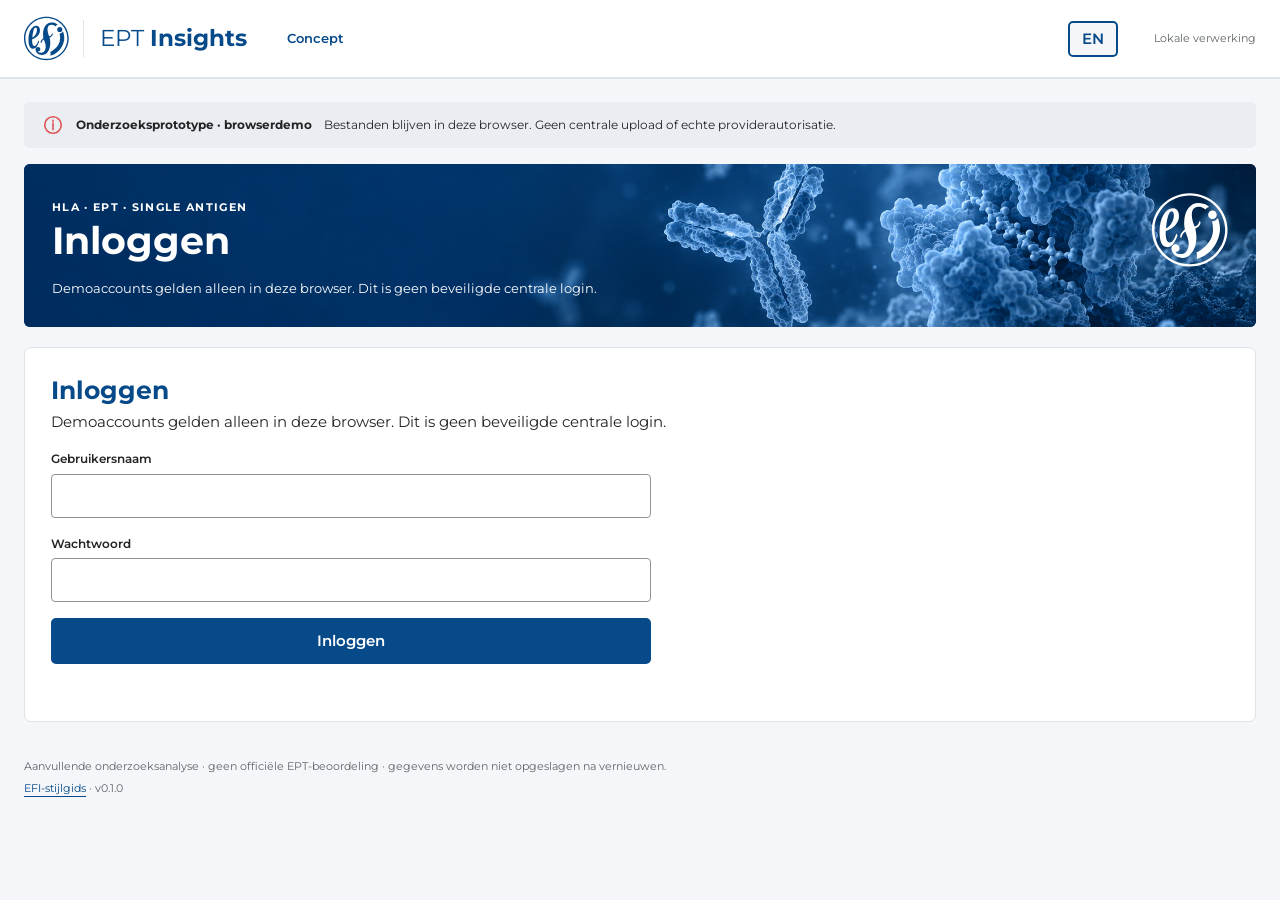
==== commit 61abce80: "Add local demo role accounts, participant enrollment and integer MFI axis display" ====
--- a/app/index.html
+++ b/app/index.html
@@ -10,11 +10,13 @@
 </head>
 <body>
 <a class="skip" href="#main" data-t="skip">Ga naar inhoud</a>
-<header class="topbar"><a class="brand" href="#main"><img src="../docs/assets/logo-color.svg" alt="EFI"><span>EPT <b>Insights</b></span></a><nav aria-label="Main"><a id="primary-nav" href="#report" data-t="report">Rapport</a><a id="secondary-nav" href="#import" data-t="import">Import</a><a id="concept-link" href="../docs/concept_NL.html" data-t="concept">Concept</a></nav><div class="top-actions"><label class="dashboard-choice"><span>Dashboard</span><select id="dashboard"><option value="lab" data-t="labDashboard">Deelnemend lab</option><option value="provider" data-t="providerDashboard">EPT-provider</option></select></label><button id="language" class="small" aria-label="Switch to English">EN</button><span class="workspace" data-t="local">Lokale werkruimte</span></div></header>
+<header class="topbar"><a class="brand" href="#main"><img src="../docs/assets/logo-color.svg" alt="EFI"><span>EPT <b>Insights</b></span></a><nav aria-label="Main"><a id="primary-nav" href="#report" data-t="report">Rapport</a><a id="secondary-nav" href="#import" data-t="import">Import</a><a id="concept-link" href="../docs/concept_NL.html" data-t="concept">Concept</a></nav><div class="top-actions"><label class="dashboard-choice"><span>Dashboard</span><select id="dashboard"><option value="lab" data-t="labDashboard">Deelnemend lab</option><option value="provider" data-t="providerDashboard">EPT-provider</option><option value="admin">Admin</option></select></label><button id="language" class="small" aria-label="Switch to English">EN</button><a id="profile-link" href="#account-panel" data-a="profile" hidden>Mijn profiel</a><button id="logout" data-a="logout" hidden>Uitloggen</button><span id="account-name"></span><span class="workspace" data-t="local">Lokale werkruimte</span></div></header>
 <main id="main">
 <div class="notice"><svg aria-hidden="true"><use href="assets/icons.svg#info"/></svg><div><strong data-t="prototype">Lokaal onderzoeksprototype</strong><span data-t="localNotice">Bestanden blijven in deze browser. Geen centrale upload of echte providerautorisatie.</span></div></div>
 <section class="hero" aria-labelledby="page-title"><div><span class="eyebrow">HLA · EPT · SINGLE ANTIGEN</span><h1 id="page-title" data-t="title">Je resultaten, in context</h1><p id="hero-context"></p></div><img src="../docs/assets/logo-white.svg" class="hero-logo" alt="EFI"></section>
-<div id="lab-dashboard"><div class="summary-grid" id="summary"></div>
+<section class="panel" id="login-panel"><h2 data-a="login">Inloggen</h2><p data-a="local"></p><form id="login-form"><label><span data-a="username"></span><input id="login-user" autocomplete="username" required maxlength="120"></label><label><span data-a="password"></span><input id="login-password" type="password" autocomplete="current-password" required></label><button class="primary" data-a="login">Inloggen</button><p id="login-status" role="status"></p></form></section>
+<section class="panel" id="admin-dashboard" hidden><h2 data-a="admin"></h2><div id="admin-users"></div></section>
+<div id="lab-dashboard"><section class="panel" id="membership-panel" hidden><h2 data-a="memberships"></h2><p data-a="choose"></p><div id="membership-list"></div><form id="membership-form"><label><span data-a="provider"></span><select><option>provider_1</option></select></label><label><span data-a="scheme"></span><input id="membership-scheme" value="SAB-2026-DEMO" required maxlength="120"></label><fieldset><legend data-a="vendor"></legend><label class="check"><input type="checkbox" name="membership-vendor" value="werfen">Werfen / Immucor</label><label class="check"><input type="checkbox" name="membership-vendor" value="oneLambda">Thermo Fisher / One Lambda</label></fieldset><button data-a="add"></button><p id="membership-status" role="status"></p></form></section><div class="summary-grid" id="summary"></div>
 
 <section class="panel" id="report" aria-labelledby="report-heading">
 <div class="section-head"><div><span class="eyebrow" data-t="laboratory">LABORATORIUMRAPPORT</span><h2 id="report-heading" data-t="distribution">Specificiteitsverdelingen</h2></div><span id="release-badge" class="badge"></span></div>
@@ -31,10 +33,10 @@
 
 <section class="panel" id="import" aria-labelledby="import-title"><div class="section-head"><div><span class="eyebrow">WERFEN / IMMUCOR</span><h2 id="import-title" data-t="importTitle">Importeer een xPONENT-run</h2></div><span class="badge">xPONENT + EDS</span></div><p data-t="importIntro">Kies het CSV-bestand en het bijbehorende EDS-lotbestand. Bekijk de validatie en bevestig daarna de samplekoppeling. De originele waarden blijven behouden.</p>
 <div class="import-grid"><div><div id="drop-zone" class="drop-zone" tabindex="0" role="button"><svg aria-hidden="true"><use href="assets/icons.svg#upload"/></svg><strong data-t="drop">Sleep CSV en EDS hierheen</strong><span data-t="orChoose">of kies bestanden · maximaal 20 MB per CSV en 5 MB per EDS</span><input id="files" type="file" accept=".csv,.eds" multiple aria-label="xPONENT CSV and EDS"></div><div class="demo-buttons"><span data-t="publicExamples">Publieke mockvoorbeelden:</span><button id="demo-i">Class I</button><button id="demo-ii">Class II</button></div><p class="meta"><a href="https://github.com/lcreteig/hlapro" target="_blank" rel="noopener noreferrer">hlapro · MIT · xPONENT mock CSV + EDS</a><span data-t="sourcesNote"> · Geen gegevens van deelnemende labs.</span></p></div>
-<form id="mapping-form"><fieldset><legend data-t="mapping">Bevestig de EPT-context</legend><div class="context-fields"><label>Provider<input name="provider" id="ctx-provider" value="DEMO-PROVIDER" maxlength="120" required></label><label><span data-t="scheme">Schema / editie</span><input name="schemeEdition" id="ctx-schemeEdition" value="SAB-2026-DEMO" maxlength="120" required></label><label><span data-t="round">Ronde</span><input name="round" id="ctx-round" value="ROUND-02" maxlength="120" required></label><label>EPT sample<input name="sample" id="ctx-sample" value="DEMO-01" maxlength="120" required></label></div><label><span data-t="techConfirm">Techniek volgens het uitgevoerde protocol</span><select id="import-technique"><option value="SAB_IGG">IgG SAB</option><option value="SAB_C1Q">C1q</option><option value="SAB_C3D">C3d</option></select></label><p class="meta" data-t="noInference">De techniek wordt niet afgeleid uit de beadset. C1q/C3d-import is nog niet met echte bestanden gevalideerd.</p><label><span data-t="mapSource">Te koppelen bronmeting</span><select id="preview-sample" required></select></label><label class="check"><input id="confirm-mapping" type="checkbox" required><span data-t="confirm">Ik bevestig techniek, lot en de koppeling van deze bronmeting aan dit EPT-sample.</span></label><button class="primary" id="accept-import" type="submit" disabled data-t="accept">Import bevestigen</button></fieldset></form></div>
+<form id="mapping-form"><fieldset><legend data-t="mapping">Bevestig de EPT-context</legend><div class="context-fields"><label>Provider<input name="provider" id="ctx-provider" value="provider_1" maxlength="120" required></label><label><span data-t="scheme">Schema / editie</span><input name="schemeEdition" id="ctx-schemeEdition" value="SAB-2026-DEMO" maxlength="120" required></label><label><span data-t="round">Ronde</span><input name="round" id="ctx-round" value="ROUND-02" maxlength="120" required></label><label>EPT sample<input name="sample" id="ctx-sample" value="DEMO-01" maxlength="120" required></label></div><label><span data-t="techConfirm">Techniek volgens het uitgevoerde protocol</span><select id="import-technique"><option value="SAB_IGG">IgG SAB</option><option value="SAB_C1Q">C1q</option><option value="SAB_C3D">C3d</option></select></label><p class="meta" data-t="noInference">De techniek wordt niet afgeleid uit de beadset. C1q/C3d-import is nog niet met echte bestanden gevalideerd.</p><label><span data-t="mapSource">Te koppelen bronmeting</span><select id="preview-sample" required></select></label><label class="check"><input id="confirm-mapping" type="checkbox" required><span data-t="confirm">Ik bevestig techniek, lot en de koppeling van deze bronmeting aan dit EPT-sample.</span></label><button class="primary" id="accept-import" type="submit" disabled data-t="accept">Import bevestigen</button></fieldset></form></div>
 <div id="import-status" role="status" aria-live="polite"></div><div id="import-preview"></div></section>
 
 </div><div id="provider-dashboard" hidden><section class="panel" id="provider-overview"><span class="eyebrow" data-t="providerDashboard">EPT-provider</span><h2 data-t="providerOverview">Rondzending en vrijgave</h2><p data-t="providerScope">Je beheert de consensus binnen je eigen provider, schema, ronde, sample en techniek. Het labrapport staat in het aparte labdashboard.</p><dl id="provider-context"></dl><p id="provider-release" class="status-box"></p></section><section id="provider-consensus" class="panel provider-demo" aria-labelledby="provider-title"><div class="section-head"><div><span class="eyebrow" data-t="simulation">UITSLUITEND LOKALE SIMULATIE</span><h2 id="provider-title" data-t="providerTitle">Consensus en vrijgave testen</h2></div><svg class="section-icon" aria-hidden="true"><use href="assets/icons.svg#lock"/></svg></div><p data-t="providerIntro">Dit simuleert de latere providerroute en verleent geen echte rechten. Download het voorbeeld voor de huidige context en laad het JSON-bestand terug. Peerwaarden worden uitsluitend synthetisch aangemaakt, nooit uit andere wells als labs afgeleid.</p><div class="demo-buttons"><button id="consensus-template" data-t="template">Download consensusvoorbeeld</button><label class="file-button"><span data-t="loadConsensus">Laad consensus-JSON</span><input id="consensus-file" type="file" accept=".json,application/json"></label><button id="revoke" data-t="revoke">Trek demovrijgave in</button></div><div id="consensus-status" role="status" aria-live="polite"></div></section>
-</div><footer><p data-t="footer">Aanvullende onderzoeksanalyse · geen officiële EPT-beoordeling · gegevens worden niet opgeslagen na vernieuwen.</p><a href="../docs/style_NL.html" id="style-link" data-t="style">EFI-stijlgids</a><span> · v0.1.0</span></footer>
+</div><section class="panel" id="account-panel" hidden><details><summary data-a="profile"></summary><form id="profile-form"><label><span data-a="email"></span><input id="profile-email" type="email" autocomplete="email" maxlength="254"></label><label><span data-a="current"></span><input id="profile-current" type="password" autocomplete="current-password"></label><label><span data-a="next"></span><input id="profile-new" type="password" autocomplete="new-password"></label><label><span data-a="repeat"></span><input id="profile-repeat" type="password" autocomplete="new-password"></label><button data-a="save"></button><p id="profile-status" role="status"></p></form></details></section><footer><p data-t="footer">Aanvullende onderzoeksanalyse · geen officiële EPT-beoordeling · gegevens worden niet opgeslagen na vernieuwen.</p><a href="../docs/style_NL.html" id="style-link" data-t="style">EFI-stijlgids</a><span> · v0.1.0</span></footer>
 </main>
 </body></html>
--- a/app/assets/app.css
+++ b/app/assets/app.css
@@ -6,3 +6,5 @@
 *{box-sizing:border-box}body{margin:0;color:var(--efi-ink);background:var(--efi-surface);font:400 15px/1.6 Montserrat,system-ui,sans-serif}button,input,select{font:inherit}button,.file-button{min-height:44px;padding:9px 18px;border:2px solid var(--efi-blue);border-radius:5px;background:var(--efi-surface);color:var(--efi-blue);font-weight:600;cursor:pointer;display:inline-flex;align-items:center;justify-content:center;gap:9px}button:hover,.file-button:hover{filter:brightness(.95)}button.primary,button[aria-pressed=true]{background:var(--efi-blue);color:white}button:disabled{background:var(--efi-light)!important;color:var(--efi-muted)!important;border-color:var(--efi-line)!important;cursor:not-allowed;filter:none}button:focus-visible,a:focus-visible,input:focus-visible,select:focus-visible,[tabindex]:focus-visible{outline:3px solid var(--efi-blue);outline-offset:4px;box-shadow:0 0 0 2px white}a{color:var(--efi-blue);text-underline-offset:4px}h1,h2,h3,p{margin-top:0}h1{font-size:clamp(26px,3vw,40px);line-height:1.2;margin-bottom:14px}h2{font-size:25px;line-height:1.3;margin-bottom:4px;color:var(--efi-blue)}h3{font-size:18px;color:var(--efi-blue);margin-bottom:8px}.eyebrow{font-size:11px;font-weight:700;letter-spacing:.12em;text-transform:uppercase}.meta{color:var(--efi-muted);font-size:12px}.topbar{background:white;display:flex;align-items:center;padding:16px max(24px,calc((100vw - 1320px)/2));gap:40px;border-bottom:1px solid var(--efi-line)}.brand{display:flex;align-items:center;gap:14px;text-decoration:none;font-size:23px;color:var(--efi-blue);white-space:nowrap}.brand img{width:45px;height:45px}.brand span{border-left:1px solid var(--efi-line);padding-left:16px}.topbar nav{display:flex;gap:26px}.topbar nav a{font-size:13px;text-decoration:none;font-weight:600}.top-actions{margin-left:auto;display:flex;align-items:center;gap:18px}.small{min-height:36px;padding:3px 12px}.workspace{font-size:11px;color:var(--efi-muted)}main{max-width:1368px;margin:auto;padding:24px}.notice{display:flex;gap:12px;align-items:center;background:#eaeef3;border-radius:5px;padding:12px 18px;margin-bottom:16px;font-size:12px}.notice svg{flex-shrink:0;color:var(--efi-coral)}.notice strong{margin-right:12px}.hero{position:relative;isolation:isolate;overflow:hidden;background:var(--efi-blue);color:white;padding:30px 140px 28px 28px;border-radius:6px;margin-bottom:20px}.hero:before{content:'';position:absolute;inset:0;background:url('antibody-hla-banner.png') center/cover no-repeat;z-index:-1}.hero p{margin-bottom:0;font-size:13px;overflow-wrap:anywhere}.hero-logo{position:absolute;right:28px;top:28px;width:76px;height:76px}.summary-grid{display:grid;grid-template-columns:repeat(4,1fr);gap:14px;margin-bottom:24px}.summary-card{background:white;border:1px solid var(--efi-line);border-radius:5px;padding:15px 20px}.summary-card strong{display:block;color:var(--efi-blue);font-size:20px}.summary-card span{font-size:11px;color:var(--efi-muted)}.panel{background:white;border:1px solid var(--efi-line);border-radius:7px;padding:26px;margin-bottom:24px;scroll-margin-top:20px}.section-head{display:flex;align-items:center;justify-content:space-between;gap:20px;margin-bottom:24px}.badge{display:inline-flex;padding:5px 12px;align-items:center;gap:8px;border:1px solid var(--efi-line);background:var(--efi-surface);border-radius:5px;font-size:11px;font-weight:600;color:var(--efi-blue)}.filter-grid{display:grid;grid-template-columns:120px minmax(0,1fr);gap:10px 12px;padding-bottom:22px;border-bottom:1px solid var(--efi-line)}.filter-label{display:flex;align-items:center;font-weight:700;color:var(--efi-blue)}.buttons{display:flex;gap:8px;flex-wrap:wrap}.buttons button{min-width:84px}.loci button{border-color:var(--efi-coral);color:var(--efi-ink)}.loci button[aria-pressed=true]{background:var(--efi-coral);color:var(--efi-ink)}.report-selection{display:flex;align-items:end;gap:16px;flex-wrap:wrap;margin:18px 0}.report-selection label{max-width:260px;min-width:170px}.report-selection label>span{font-size:11px}.report-selection select{padding:7px 12px;min-height:38px}.chart-toolbar{display:flex;align-items:center;gap:18px;flex-wrap:wrap;border-top:1px solid var(--efi-line);padding-top:20px;margin-bottom:12px}.segmented{display:flex;gap:0}.segmented button{border-radius:0;min-width:90px;font-size:12px}.segmented button:first-child{border-radius:5px 0 0 5px}.segmented button:last-child{border-radius:0 5px 5px 0;margin-left:-2px}.check{display:flex!important;align-items:start;gap:9px;font-size:12px!important;font-weight:400!important}.check input{min-height:20px!important;width:20px;margin:0;flex-shrink:0;accent-color:var(--efi-blue)}.chart-wrap{overflow-x:auto;border:1px solid var(--efi-line);border-radius:4px;padding:12px}.chart-wrap>svg{display:block;min-width:620px;width:100%;height:auto}.chart-wrap svg text{font-family:Montserrat,system-ui,sans-serif;fill:var(--efi-ink)}.chart-wrap .empty{padding:50px 20px;text-align:center;color:var(--efi-muted)}.legend{display:flex;gap:24px;flex-wrap:wrap;padding:14px 0;font-size:11px}.legend>span{display:flex;align-items:center;gap:8px}.legend svg{width:16px;height:16px;stroke:none}.status-box{border-left:4px solid var(--efi-blue);background:var(--efi-surface);padding:13px 16px;font-size:12px;margin:12px 0 26px}.table-head{display:flex;justify-content:space-between;align-items:center;gap:20px}.table-wrap{overflow-x:auto}table{width:100%;border-collapse:collapse;font-size:12px;font-variant-numeric:tabular-nums}th,td{padding:12px;border-bottom:1px solid var(--efi-line);text-align:left;white-space:nowrap}th{background:var(--efi-surface);color:var(--efi-blue);font-weight:700}td.target{white-space:normal;min-width:200px;overflow-wrap:anywhere}.quality{margin-top:22px;font-size:12px}.quality summary{cursor:pointer;color:var(--efi-blue);font-weight:600;padding:12px 0}.quality pre{overflow:auto;max-height:260px;background:var(--efi-surface);padding:16px;font-size:11px}.exports{display:flex;gap:10px;flex-wrap:wrap;border-top:1px solid var(--efi-line);padding-top:20px;margin-top:18px}.exports button{font-size:12px}.quiet{margin-left:auto}.import-grid{display:grid;grid-template-columns:1fr 1fr;gap:30px}.drop-zone{position:relative;display:flex;align-items:center;justify-content:center;flex-direction:column;gap:10px;min-height:230px;border:2px dashed var(--efi-blue);border-radius:6px;background:var(--efi-surface);padding:24px;text-align:center;cursor:pointer}.drop-zone.dragging{border-style:solid;background:#e8eef5}.drop-zone>svg{width:34px;height:34px;color:var(--efi-blue)}.drop-zone strong{color:var(--efi-blue);font-size:17px}.drop-zone span{font-size:11px;color:var(--efi-muted)}.drop-zone input{position:absolute;inset:0;width:100%;height:100%;opacity:0;cursor:pointer}.demo-buttons{display:flex;align-items:center;gap:10px;flex-wrap:wrap;margin:18px 0;font-size:12px}.demo-buttons button,.file-button{font-size:12px}fieldset{border:1px solid var(--efi-line);padding:20px;border-radius:5px}legend{color:var(--efi-blue);font-weight:700;font-size:14px}label{display:flex;flex-direction:column;gap:5px;font-size:12px;font-weight:600}input,select{background:white;border:1px solid #8c959b;border-radius:4px;padding:9px 11px;color:var(--efi-ink);width:100%;min-height:44px}.context-fields{display:grid;grid-template-columns:1fr 1fr;gap:12px;margin-bottom:16px}fieldset>.check{margin:16px 0}.provider-demo{background:#fdfdfd}.file-button{position:relative}.file-button input{position:absolute;inset:0;opacity:0;cursor:pointer}svg{width:22px;height:22px;fill:none;stroke:currentColor;stroke-width:1.8;stroke-linecap:round;stroke-linejoin:round}.section-icon{width:30px;height:30px;color:var(--efi-blue)}#import-status,#consensus-status{font-size:13px;white-space:pre-wrap;overflow-wrap:anywhere}#import-status:not(:empty),#consensus-status:not(:empty){padding:14px;background:var(--efi-surface);border-left:3px solid var(--efi-coral);margin-top:14px}#import-preview{font-size:12px;margin-top:18px}.preview-tags{display:flex;gap:12px;flex-wrap:wrap}.preview-tags span{background:var(--efi-surface);padding:8px 12px}footer{padding:12px 0 28px;color:var(--efi-muted);font-size:11px}footer p{margin-bottom:5px}.sr{position:absolute;width:1px;height:1px;overflow:hidden;clip:rect(0,0,0,0)}.skip{position:absolute;top:-100px}.skip:focus{top:5px;left:5px;z-index:20;background:white;padding:15px}@media(max-width:1000px){.topbar{gap:20px}.workspace{display:none}.summary-grid{grid-template-columns:repeat(2,1fr)}.import-grid{grid-template-columns:1fr}.hero{padding-right:125px}.topbar nav{gap:14px}}@media(max-width:620px){main{padding:12px}.topbar{padding:12px;flex-wrap:wrap;gap:12px}.brand{font-size:18px}.brand img{width:36px;height:36px}.topbar nav{order:3;width:100%;justify-content:space-between}.top-actions{gap:10px}.panel{padding:17px}.filter-grid{grid-template-columns:1fr}.filter-label{font-size:12px}.buttons button{min-width:70px;padding:8px 12px}.summary-grid{gap:9px}.summary-card{padding:12px}.hero{padding:24px 90px 24px 18px}.hero-logo{width:54px;height:54px;right:17px;top:22px}.hero p{font-size:10px}.hero h1{font-size:24px}.hero:before{left:0}.section-head{align-items:start;gap:10px;flex-wrap:wrap}.notice{padding:10px;font-size:11px}.notice span{display:block}.report-selection label{min-width:130px;flex:1}.context-fields{grid-template-columns:1fr}.chart-toolbar{gap:10px}.quiet{margin-left:0}.legend{gap:12px}.table-head{flex-wrap:wrap}h2{font-size:22px}}@media print{body{background:white}.topbar,.notice,#import,.provider-demo,.exports,.chart-toolbar{display:none}.panel{border:0;padding:0}.hero{print-color-adjust:exact}.chart-wrap{overflow:visible}.chart-wrap>svg{min-width:0}.summary-grid{grid-template-columns:repeat(4,1fr)}}
 
 [hidden]{display:none!important}.dashboard-choice{display:flex;flex-direction:column;font-size:.75rem;gap:2px}.dashboard-choice select{max-width:180px;padding:6px}#provider-context{display:grid;grid-template-columns:repeat(auto-fit,minmax(180px,1fr));gap:16px}#provider-context dt{font-size:.8rem;color:var(--efi-blue,#064A89)}#provider-context dd{margin:4px 0;font-weight:600}@media(max-width:700px){.topbar{flex-wrap:wrap}.top-actions{flex-wrap:wrap}.dashboard-choice select{max-width:150px}}
+
+#login-form,#profile-form,#membership-form{display:grid;gap:16px;max-width:600px}#membership-list>div{padding:12px;background:#F4F6F9;margin-bottom:8px;display:flex;gap:12px;justify-content:space-between;flex-wrap:wrap}.top-actions{flex-wrap:wrap}#account-name{font-size:.75rem}#profile-link{font-size:.8rem}
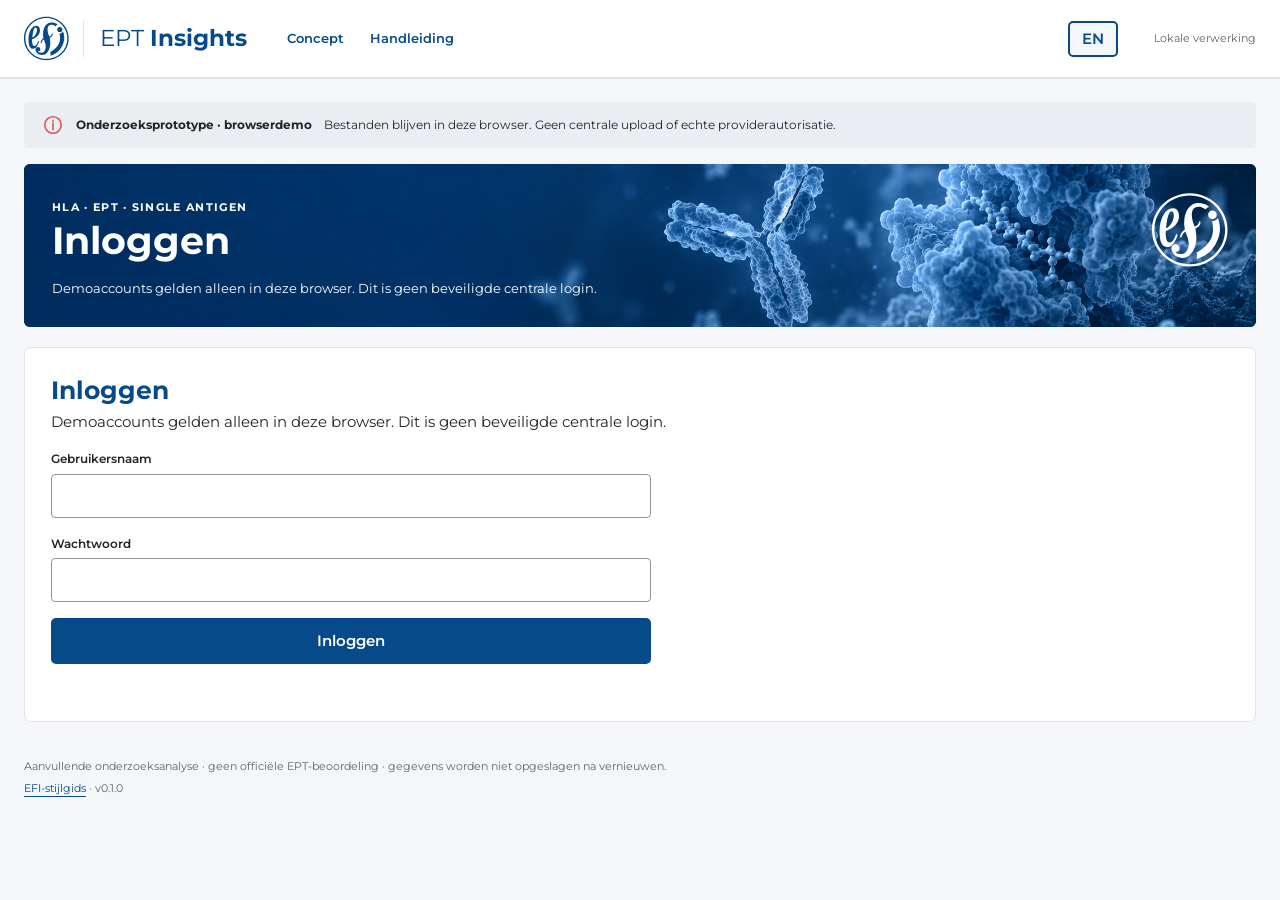
==== commit 1bdb75c9: "Publish bilingual user manual with tested demo quick starts and complete reference" ====
--- a/app/index.html
+++ b/app/index.html
@@ -10,11 +10,12 @@
 </head>
 <body>
 <a class="skip" href="#main" data-t="skip">Ga naar inhoud</a>
-<header class="topbar"><a class="brand" href="#main"><img src="../docs/assets/logo-color.svg" alt="EFI"><span>EPT <b>Insights</b></span></a><nav aria-label="Main"><a id="primary-nav" href="#report" data-t="report">Rapport</a><a id="secondary-nav" href="#import" data-t="import">Import</a><a id="concept-link" href="../docs/concept_NL.html" data-t="concept">Concept</a></nav><div class="top-actions"><label class="dashboard-choice"><span>Dashboard</span><select id="dashboard"><option value="lab" data-t="labDashboard">Deelnemend lab</option><option value="provider" data-t="providerDashboard">EPT-provider</option><option value="admin">Admin</option></select></label><button id="language" class="small" aria-label="Switch to English">EN</button><a id="profile-link" href="#account-panel" data-a="profile" hidden>Mijn profiel</a><button id="logout" data-a="logout" hidden>Uitloggen</button><span id="account-name"></span><span class="workspace" data-t="local">Lokale werkruimte</span></div></header>
+<header class="topbar"><a class="brand" href="#main"><img src="../docs/assets/logo-color.svg" alt="EFI"><span>EPT <b>Insights</b></span></a><nav aria-label="Main"><a id="primary-nav" href="#report" data-t="report">Rapport</a><a id="secondary-nav" href="#import" data-t="import">Import</a><a id="concept-link" href="../docs/concept_NL.html" data-t="concept">Concept</a><a id="manual-link" href="../docs/manual_NL.html" target="_blank" rel="noopener" data-t="manual">Handleiding</a></nav><div class="top-actions"><label class="dashboard-choice"><span>Dashboard</span><select id="dashboard"><option value="lab" data-t="labDashboard">Deelnemend lab</option><option value="provider" data-t="providerDashboard">EPT-provider</option><option value="admin">Admin</option></select></label><button id="language" class="small" aria-label="Switch to English">EN</button><a id="profile-link" href="#account-panel" data-a="profile" hidden>Mijn profiel</a><button id="logout" data-a="logout" hidden>Uitloggen</button><span id="account-name"></span><span class="workspace" data-t="local">Lokale werkruimte</span></div></header>
 <main id="main">
 <div class="notice"><svg aria-hidden="true"><use href="assets/icons.svg#info"/></svg><div><strong data-t="prototype">Lokaal onderzoeksprototype</strong><span data-t="localNotice">Bestanden blijven in deze browser. Geen centrale upload of echte providerautorisatie.</span></div></div>
 <section class="hero" aria-labelledby="page-title"><div><span class="eyebrow">HLA · EPT · SINGLE ANTIGEN</span><h1 id="page-title" data-t="title">Je resultaten, in context</h1><p id="hero-context"></p></div><img src="../docs/assets/logo-white.svg" class="hero-logo" alt="EFI"></section>
-<section class="panel" id="login-panel"><h2 data-a="login">Inloggen</h2><p data-a="local"></p><form id="login-form"><label><span data-a="username"></span><input id="login-user" autocomplete="username" required maxlength="120"></label><label><span data-a="password"></span><input id="login-password" type="password" autocomplete="current-password" required></label><button class="primary" data-a="login">Inloggen</button><p id="login-status" role="status"></p></form></section>
+<section class="panel" id="class-panel" hidden><div class="buttons" id="class-buttons" role="group" aria-label="HLA class"><strong data-t="class">Klasse</strong><button type="button" data-class="I">I</button><button type="button" data-class="II">II</button></div><p class="meta" data-t="classNote"></p></section>
+<section class="panel" id="login-panel"><h2 data-a="login">Inloggen</h2><p data-a="local"></p><form id="login-form"><label><span data-a="username"></span><input id="login-user" autocomplete="username" required maxlength="120"></label><label><span data-a="password"></span><input id="login-password" type="password" autocomplete="current-password" required></label><button class="primary" data-a="login" disabled>Inloggen</button><p id="login-status" role="status"></p></form></section>
 <section class="panel" id="admin-dashboard" hidden><h2 data-a="admin"></h2><div id="admin-users"></div></section>
 <div id="lab-dashboard"><section class="panel" id="membership-panel" hidden><h2 data-a="memberships"></h2><p data-a="choose"></p><div id="membership-list"></div><form id="membership-form"><label><span data-a="provider"></span><select><option>provider_1</option></select></label><label><span data-a="scheme"></span><input id="membership-scheme" value="SAB-2026-DEMO" required maxlength="120"></label><fieldset><legend data-a="vendor"></legend><label class="check"><input type="checkbox" name="membership-vendor" value="werfen">Werfen / Immucor</label><label class="check"><input type="checkbox" name="membership-vendor" value="oneLambda">Thermo Fisher / One Lambda</label></fieldset><button data-a="add"></button><p id="membership-status" role="status"></p></form></section><div class="summary-grid" id="summary"></div>
 
--- a/app/assets/app.css
+++ b/app/assets/app.css
@@ -3,6 +3,7 @@
 html{scroll-padding-top:var(--topbar-height,96px)}.topbar{position:sticky;top:0;z-index:100;box-shadow:0 1px 0 #DFE4E8}.panel{scroll-margin-top:calc(var(--topbar-height,96px) + 16px)}
 .chart-wrap>svg,.chart-wrap svg text{stroke:none}.check{flex-direction:row!important}
 .panel,.import-grid>*{min-width:0}#import-preview{overflow-wrap:anywhere}
+.topbar nav{flex-wrap:wrap;min-width:0;row-gap:8px}
 *{box-sizing:border-box}body{margin:0;color:var(--efi-ink);background:var(--efi-surface);font:400 15px/1.6 Montserrat,system-ui,sans-serif}button,input,select{font:inherit}button,.file-button{min-height:44px;padding:9px 18px;border:2px solid var(--efi-blue);border-radius:5px;background:var(--efi-surface);color:var(--efi-blue);font-weight:600;cursor:pointer;display:inline-flex;align-items:center;justify-content:center;gap:9px}button:hover,.file-button:hover{filter:brightness(.95)}button.primary,button[aria-pressed=true]{background:var(--efi-blue);color:white}button:disabled{background:var(--efi-light)!important;color:var(--efi-muted)!important;border-color:var(--efi-line)!important;cursor:not-allowed;filter:none}button:focus-visible,a:focus-visible,input:focus-visible,select:focus-visible,[tabindex]:focus-visible{outline:3px solid var(--efi-blue);outline-offset:4px;box-shadow:0 0 0 2px white}a{color:var(--efi-blue);text-underline-offset:4px}h1,h2,h3,p{margin-top:0}h1{font-size:clamp(26px,3vw,40px);line-height:1.2;margin-bottom:14px}h2{font-size:25px;line-height:1.3;margin-bottom:4px;color:var(--efi-blue)}h3{font-size:18px;color:var(--efi-blue);margin-bottom:8px}.eyebrow{font-size:11px;font-weight:700;letter-spacing:.12em;text-transform:uppercase}.meta{color:var(--efi-muted);font-size:12px}.topbar{background:white;display:flex;align-items:center;padding:16px max(24px,calc((100vw - 1320px)/2));gap:40px;border-bottom:1px solid var(--efi-line)}.brand{display:flex;align-items:center;gap:14px;text-decoration:none;font-size:23px;color:var(--efi-blue);white-space:nowrap}.brand img{width:45px;height:45px}.brand span{border-left:1px solid var(--efi-line);padding-left:16px}.topbar nav{display:flex;gap:26px}.topbar nav a{font-size:13px;text-decoration:none;font-weight:600}.top-actions{margin-left:auto;display:flex;align-items:center;gap:18px}.small{min-height:36px;padding:3px 12px}.workspace{font-size:11px;color:var(--efi-muted)}main{max-width:1368px;margin:auto;padding:24px}.notice{display:flex;gap:12px;align-items:center;background:#eaeef3;border-radius:5px;padding:12px 18px;margin-bottom:16px;font-size:12px}.notice svg{flex-shrink:0;color:var(--efi-coral)}.notice strong{margin-right:12px}.hero{position:relative;isolation:isolate;overflow:hidden;background:var(--efi-blue);color:white;padding:30px 140px 28px 28px;border-radius:6px;margin-bottom:20px}.hero:before{content:'';position:absolute;inset:0;background:url('antibody-hla-banner.png') center/cover no-repeat;z-index:-1}.hero p{margin-bottom:0;font-size:13px;overflow-wrap:anywhere}.hero-logo{position:absolute;right:28px;top:28px;width:76px;height:76px}.summary-grid{display:grid;grid-template-columns:repeat(4,1fr);gap:14px;margin-bottom:24px}.summary-card{background:white;border:1px solid var(--efi-line);border-radius:5px;padding:15px 20px}.summary-card strong{display:block;color:var(--efi-blue);font-size:20px}.summary-card span{font-size:11px;color:var(--efi-muted)}.panel{background:white;border:1px solid var(--efi-line);border-radius:7px;padding:26px;margin-bottom:24px;scroll-margin-top:20px}.section-head{display:flex;align-items:center;justify-content:space-between;gap:20px;margin-bottom:24px}.badge{display:inline-flex;padding:5px 12px;align-items:center;gap:8px;border:1px solid var(--efi-line);background:var(--efi-surface);border-radius:5px;font-size:11px;font-weight:600;color:var(--efi-blue)}.filter-grid{display:grid;grid-template-columns:120px minmax(0,1fr);gap:10px 12px;padding-bottom:22px;border-bottom:1px solid var(--efi-line)}.filter-label{display:flex;align-items:center;font-weight:700;color:var(--efi-blue)}.buttons{display:flex;gap:8px;flex-wrap:wrap}.buttons button{min-width:84px}.loci button{border-color:var(--efi-coral);color:var(--efi-ink)}.loci button[aria-pressed=true]{background:var(--efi-coral);color:var(--efi-ink)}.report-selection{display:flex;align-items:end;gap:16px;flex-wrap:wrap;margin:18px 0}.report-selection label{max-width:260px;min-width:170px}.report-selection label>span{font-size:11px}.report-selection select{padding:7px 12px;min-height:38px}.chart-toolbar{display:flex;align-items:center;gap:18px;flex-wrap:wrap;border-top:1px solid var(--efi-line);padding-top:20px;margin-bottom:12px}.segmented{display:flex;gap:0}.segmented button{border-radius:0;min-width:90px;font-size:12px}.segmented button:first-child{border-radius:5px 0 0 5px}.segmented button:last-child{border-radius:0 5px 5px 0;margin-left:-2px}.check{display:flex!important;align-items:start;gap:9px;font-size:12px!important;font-weight:400!important}.check input{min-height:20px!important;width:20px;margin:0;flex-shrink:0;accent-color:var(--efi-blue)}.chart-wrap{overflow-x:auto;border:1px solid var(--efi-line);border-radius:4px;padding:12px}.chart-wrap>svg{display:block;min-width:620px;width:100%;height:auto}.chart-wrap svg text{font-family:Montserrat,system-ui,sans-serif;fill:var(--efi-ink)}.chart-wrap .empty{padding:50px 20px;text-align:center;color:var(--efi-muted)}.legend{display:flex;gap:24px;flex-wrap:wrap;padding:14px 0;font-size:11px}.legend>span{display:flex;align-items:center;gap:8px}.legend svg{width:16px;height:16px;stroke:none}.status-box{border-left:4px solid var(--efi-blue);background:var(--efi-surface);padding:13px 16px;font-size:12px;margin:12px 0 26px}.table-head{display:flex;justify-content:space-between;align-items:center;gap:20px}.table-wrap{overflow-x:auto}table{width:100%;border-collapse:collapse;font-size:12px;font-variant-numeric:tabular-nums}th,td{padding:12px;border-bottom:1px solid var(--efi-line);text-align:left;white-space:nowrap}th{background:var(--efi-surface);color:var(--efi-blue);font-weight:700}td.target{white-space:normal;min-width:200px;overflow-wrap:anywhere}.quality{margin-top:22px;font-size:12px}.quality summary{cursor:pointer;color:var(--efi-blue);font-weight:600;padding:12px 0}.quality pre{overflow:auto;max-height:260px;background:var(--efi-surface);padding:16px;font-size:11px}.exports{display:flex;gap:10px;flex-wrap:wrap;border-top:1px solid var(--efi-line);padding-top:20px;margin-top:18px}.exports button{font-size:12px}.quiet{margin-left:auto}.import-grid{display:grid;grid-template-columns:1fr 1fr;gap:30px}.drop-zone{position:relative;display:flex;align-items:center;justify-content:center;flex-direction:column;gap:10px;min-height:230px;border:2px dashed var(--efi-blue);border-radius:6px;background:var(--efi-surface);padding:24px;text-align:center;cursor:pointer}.drop-zone.dragging{border-style:solid;background:#e8eef5}.drop-zone>svg{width:34px;height:34px;color:var(--efi-blue)}.drop-zone strong{color:var(--efi-blue);font-size:17px}.drop-zone span{font-size:11px;color:var(--efi-muted)}.drop-zone input{position:absolute;inset:0;width:100%;height:100%;opacity:0;cursor:pointer}.demo-buttons{display:flex;align-items:center;gap:10px;flex-wrap:wrap;margin:18px 0;font-size:12px}.demo-buttons button,.file-button{font-size:12px}fieldset{border:1px solid var(--efi-line);padding:20px;border-radius:5px}legend{color:var(--efi-blue);font-weight:700;font-size:14px}label{display:flex;flex-direction:column;gap:5px;font-size:12px;font-weight:600}input,select{background:white;border:1px solid #8c959b;border-radius:4px;padding:9px 11px;color:var(--efi-ink);width:100%;min-height:44px}.context-fields{display:grid;grid-template-columns:1fr 1fr;gap:12px;margin-bottom:16px}fieldset>.check{margin:16px 0}.provider-demo{background:#fdfdfd}.file-button{position:relative}.file-button input{position:absolute;inset:0;opacity:0;cursor:pointer}svg{width:22px;height:22px;fill:none;stroke:currentColor;stroke-width:1.8;stroke-linecap:round;stroke-linejoin:round}.section-icon{width:30px;height:30px;color:var(--efi-blue)}#import-status,#consensus-status{font-size:13px;white-space:pre-wrap;overflow-wrap:anywhere}#import-status:not(:empty),#consensus-status:not(:empty){padding:14px;background:var(--efi-surface);border-left:3px solid var(--efi-coral);margin-top:14px}#import-preview{font-size:12px;margin-top:18px}.preview-tags{display:flex;gap:12px;flex-wrap:wrap}.preview-tags span{background:var(--efi-surface);padding:8px 12px}footer{padding:12px 0 28px;color:var(--efi-muted);font-size:11px}footer p{margin-bottom:5px}.sr{position:absolute;width:1px;height:1px;overflow:hidden;clip:rect(0,0,0,0)}.skip{position:absolute;top:-100px}.skip:focus{top:5px;left:5px;z-index:20;background:white;padding:15px}@media(max-width:1000px){.topbar{gap:20px}.workspace{display:none}.summary-grid{grid-template-columns:repeat(2,1fr)}.import-grid{grid-template-columns:1fr}.hero{padding-right:125px}.topbar nav{gap:14px}}@media(max-width:620px){main{padding:12px}.topbar{padding:12px;flex-wrap:wrap;gap:12px}.brand{font-size:18px}.brand img{width:36px;height:36px}.topbar nav{order:3;width:100%;justify-content:space-between}.top-actions{gap:10px}.panel{padding:17px}.filter-grid{grid-template-columns:1fr}.filter-label{font-size:12px}.buttons button{min-width:70px;padding:8px 12px}.summary-grid{gap:9px}.summary-card{padding:12px}.hero{padding:24px 90px 24px 18px}.hero-logo{width:54px;height:54px;right:17px;top:22px}.hero p{font-size:10px}.hero h1{font-size:24px}.hero:before{left:0}.section-head{align-items:start;gap:10px;flex-wrap:wrap}.notice{padding:10px;font-size:11px}.notice span{display:block}.report-selection label{min-width:130px;flex:1}.context-fields{grid-template-columns:1fr}.chart-toolbar{gap:10px}.quiet{margin-left:0}.legend{gap:12px}.table-head{flex-wrap:wrap}h2{font-size:22px}}@media print{body{background:white}.topbar,.notice,#import,.provider-demo,.exports,.chart-toolbar{display:none}.panel{border:0;padding:0}.hero{print-color-adjust:exact}.chart-wrap{overflow:visible}.chart-wrap>svg{min-width:0}.summary-grid{grid-template-columns:repeat(4,1fr)}}
 
 [hidden]{display:none!important}.dashboard-choice{display:flex;flex-direction:column;font-size:.75rem;gap:2px}.dashboard-choice select{max-width:180px;padding:6px}#provider-context{display:grid;grid-template-columns:repeat(auto-fit,minmax(180px,1fr));gap:16px}#provider-context dt{font-size:.8rem;color:var(--efi-blue,#064A89)}#provider-context dd{margin:4px 0;font-weight:600}@media(max-width:700px){.topbar{flex-wrap:wrap}.top-actions{flex-wrap:wrap}.dashboard-choice select{max-width:150px}}
